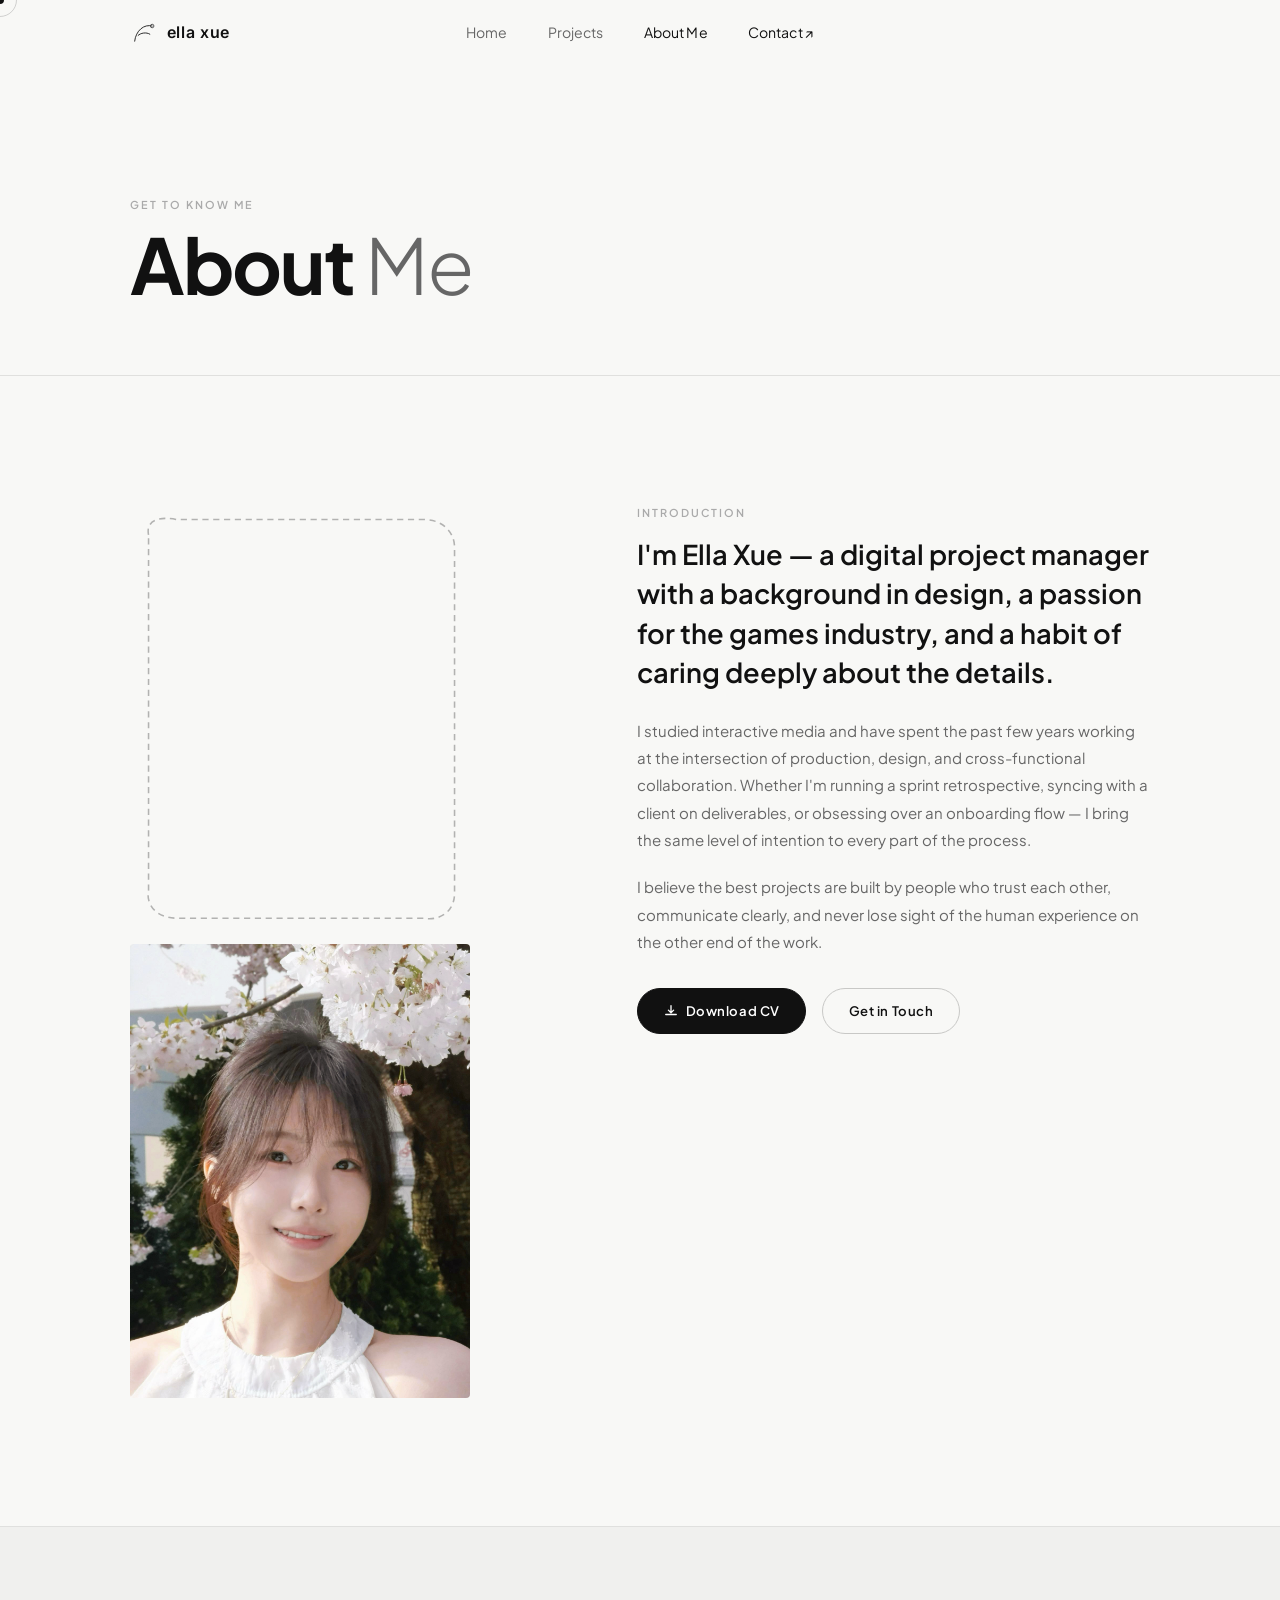
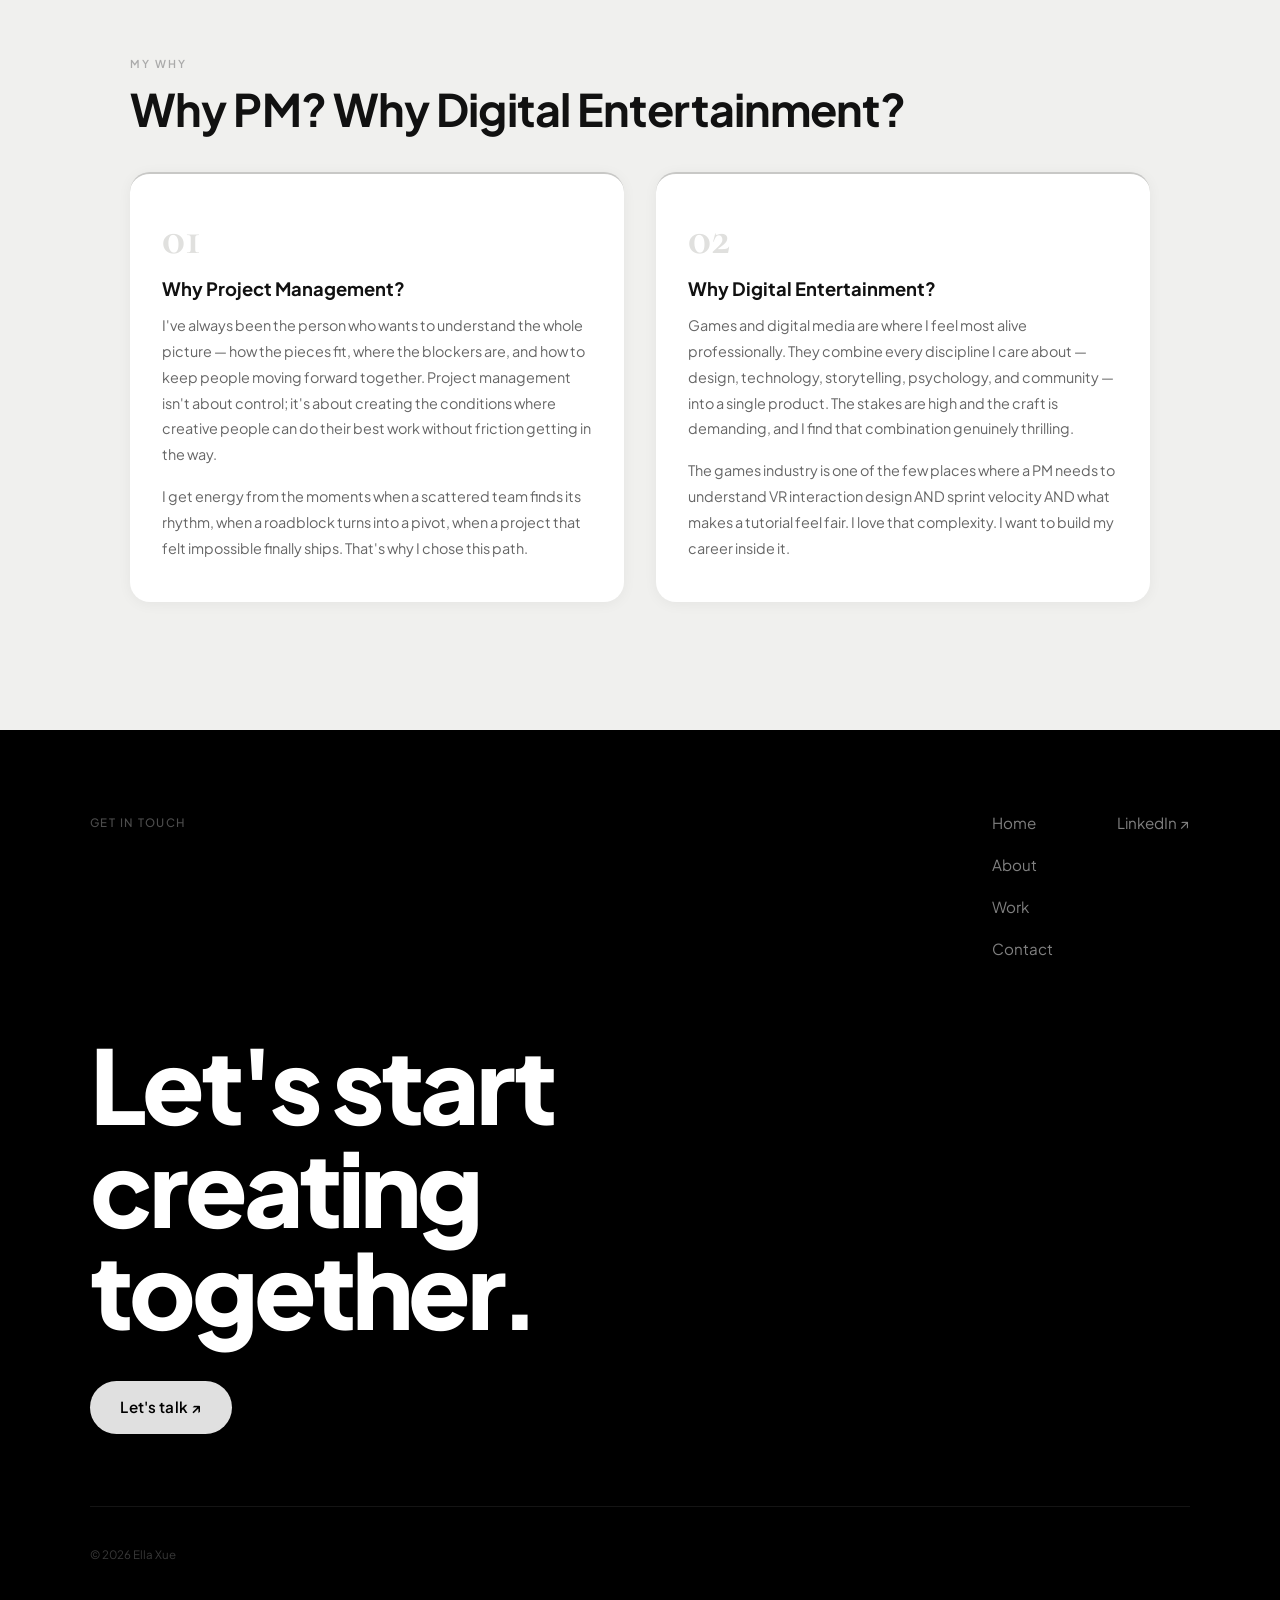
==== about.html @ 95f013e8 "Replace placeholder photos with ellaphoyo.JPG on home and about pages Updates home page hero photo a" ====
<!DOCTYPE html>
<html lang="en">
<head>
  <meta charset="UTF-8" />
  <meta name="viewport" content="width=device-width, initial-scale=1.0" />
  <title>About Me — Ella Xue</title>
  <link rel="preconnect" href="https://fonts.googleapis.com" />
  <link rel="preconnect" href="https://fonts.gstatic.com" crossorigin />
  <link href="https://fonts.googleapis.com/css2?family=Cormorant+Garamond:ital,wght@0,300;0,400;0,600;1,300;1,400&family=Inter:wght@300;400;500;600&family=Plus+Jakarta+Sans:wght@300;400;500;600;700;800&display=swap" rel="stylesheet" />
  <link rel="stylesheet" href="style.css" />
</head>
<body>

<div id="cursor" aria-hidden="true"></div>
<div id="cursor-follower" aria-hidden="true"></div>

<!-- HEADER -->
<header id="header">
  <div class="header-inner">
    <a href="index.html" class="logo">
      <svg class="logo-mark" viewBox="0 0 48 48" fill="none" aria-hidden="true">
        <path d="M8 38 C10 20,24 8,38 12" stroke="currentColor" stroke-width="1.5" stroke-linecap="round"/>
        <path d="M14 28 C18 24,28 22,34 26" stroke="currentColor" stroke-width="1.5" stroke-linecap="round"/>
        <circle cx="38" cy="12" r="3" stroke="var(--coral)" stroke-width="1.5" fill="none"/>
      </svg>
      ella xue
    </a>
    <nav class="nav-links">
      <a href="index.html"    class="nav-link">Home</a>
      <a href="projects.html" class="nav-link">Projects</a>
      <a href="about.html"   class="nav-link active">About Me</a>
      <a href="contact.html" class="nav-link nav-link--cta">Contact ↗</a>
    </nav>
    <button class="hamburger" id="hamburger" aria-label="Toggle menu" aria-expanded="false">
      <span></span><span></span>
    </button>
  </div>
  <div class="header-rule"></div>
</header>
<div class="mobile-nav" id="mobileNav" aria-hidden="true">
  <nav>
    <a href="index.html"    class="mobile-nav-link">Home</a>
    <a href="projects.html" class="mobile-nav-link">Projects</a>
    <a href="about.html"   class="mobile-nav-link">About Me</a>
    <a href="contact.html" class="mobile-nav-link">Contact</a>
  </nav>
</div>

<main class="page-top">

<!-- PAGE HERO -->
<div class="page-hero">
  <div class="container">
    <span class="page-hero-eyebrow reveal">Get to know me</span>
    <h1 class="page-hero-title reveal">About <em>Me</em></h1>
</div>
</div>

<!-- ============================================================ INTRO + BACKGROUND -->
<section class="section">
  <div class="container">
    <div class="about-intro-grid">
      <div class="about-avatar reveal">
        <div class="portrait-frame">
          <svg class="frame-svg" viewBox="0 0 220 280" fill="none" aria-hidden="true">
            <path d="M12 20 C10 10,20 8,30 10 L190 10 C202 10,210 18,210 28 L210 252 C210 264,200 270,190 268 L30 268 C18 268,10 260,12 250 Z" stroke="var(--ink)" stroke-width="1" stroke-dasharray="4 3" fill="none" opacity="0.3"/>
          </svg>
          <div class="portrait-inner">
            <img src="assets/images/ellaphoyo.JPG" alt="Ella Xue">
          </div>
        </div>
      </div>
      <div>
        <span class="eyebrow reveal">Introduction</span>
        <p class="about-lead reveal">I'm Ella Xue — a digital project manager with a background in design, a passion for the games industry, and a habit of caring deeply about the details.</p>
        <p class="about-body reveal">I studied interactive media and have spent the past few years working at the intersection of production, design, and cross-functional collaboration. Whether I'm running a sprint retrospective, syncing with a client on deliverables, or obsessing over an onboarding flow — I bring the same level of intention to every part of the process.</p>
        <p class="about-body reveal">I believe the best projects are built by people who trust each other, communicate clearly, and never lose sight of the human experience on the other end of the work.</p>
        <div class="about-actions reveal">
          <a href="assets/Ella-Xue-CV.pdf" download class="btn btn-primary">
            <svg viewBox="0 0 16 16" fill="none" stroke="currentColor" stroke-width="1.5" stroke-linecap="round"><path d="M8 2v8M5 7l3 3 3-3M2 12h12"/></svg>
            Download CV
          </a>
          <a href="contact.html" class="btn btn-outline">Get in Touch</a>
        </div>
      </div>
    </div>
  </div>
</section>

<!-- ============================================================ WHY PM / WHY DIGITAL ENTERTAINMENT -->
<section class="section section--alt">
  <div class="container">
    <span class="eyebrow reveal">My Why</span>
    <h2 class="section-heading reveal">Why PM? Why Digital Entertainment?</h2>
    <div class="why-grid">
      <div class="why-card reveal">
        <p class="why-num">01</p>
        <h3 class="why-title">Why Project Management?</h3>
        <p class="why-body">I've always been the person who wants to understand the whole picture — how the pieces fit, where the blockers are, and how to keep people moving forward together. Project management isn't about control; it's about creating the conditions where creative people can do their best work without friction getting in the way.</p>
        <p class="why-body" style="margin-top:1rem;">I get energy from the moments when a scattered team finds its rhythm, when a roadblock turns into a pivot, when a project that felt impossible finally ships. That's why I chose this path.</p>
      </div>
      <div class="why-card reveal reveal-d1">
        <p class="why-num">02</p>
        <h3 class="why-title">Why Digital Entertainment?</h3>
        <p class="why-body">Games and digital media are where I feel most alive professionally. They combine every discipline I care about — design, technology, storytelling, psychology, and community — into a single product. The stakes are high and the craft is demanding, and I find that combination genuinely thrilling.</p>
        <p class="why-body" style="margin-top:1rem;">The games industry is one of the few places where a PM needs to understand VR interaction design AND sprint velocity AND what makes a tutorial feel fair. I love that complexity. I want to build my career inside it.</p>
      </div>
    </div>
  </div>
</section>



<!-- ============================================================ OUTSIDE WORK -->

</main>

<div class="proj-end">
  <div class="proj-end-inner">
    <span class="proj-end-label">Get in touch</span>
    <nav class="proj-end-nav">
      <div class="proj-end-nav-col">
        <a href="index.html">Home</a>
        <a href="about.html">About</a>
        <a href="projects.html">Work</a>
        <a href="contact.html">Contact</a>
      </div>
      <div class="proj-end-nav-col">
        <a href="https://www.linkedin.com/in/ella-xue-676157253/" target="_blank" rel="noopener">LinkedIn ↗</a>
      </div>
    </nav>
  </div>
  <div class="proj-end-body">
    <h2 class="proj-end-heading">Let's start<br>creating together.</h2>
    <a href="contact.html" class="proj-end-btn">Let's talk ↗</a>
  </div>
  <div class="proj-end-foot">
    <span>© 2026 Ella Xue</span>
  </div>
</div>

<script src="main.js"></script>
</body>
</html>
---- style.css ----
/* ============================================================
   TOKENS
   ============================================================ */
*, *::before, *::after { box-sizing: border-box; margin: 0; padding: 0; }

:root {
  --bg:          #f8f8f6;
  --bg-2:        #f0f0ee;
  --surface:     #ffffff;
  --ink:         #111111;
  --ink-muted:   #666666;
  --ink-faint:   #aaaaaa;
  --coral:       #444444;
  --coral-light: #ebebeb;
  --yellow:      #e8b84b;
  --blue:        #7aafc2;
  --teal:        #4a7a6a;
  --teal-light:  #e2ede9;
  --border:      #e0e0de;
  --border-2:    #c8c8c6;
  --font-serif:   'Cormorant Garamond', Georgia, serif;
  --font-sans:    'Inter', system-ui, sans-serif;
  --font-heading: 'Plus Jakarta Sans', system-ui, sans-serif;
  --font-body:    'Plus Jakarta Sans', system-ui, sans-serif;
  --font-accent:  'Plus Jakarta Sans', system-ui, sans-serif;
  --max-w:       1100px;
  --nav-h:       66px;
  --ease:        cubic-bezier(0.25, 0.46, 0.45, 0.94);
}

/* ============================================================
   BASE
   ============================================================ */
html { scroll-behavior: smooth; font-size: 16px; }

body {
  font-family: var(--font-body);
  background: var(--bg);
  color: var(--ink);
  line-height: 1.7;
  font-weight: 400;
  -webkit-font-smoothing: antialiased;
  overflow-x: hidden;
}

::selection { background: var(--coral); color: #fff; }

h1, h2, h3, h4 {
  font-family: var(--font-heading); line-height: 1.15; font-weight: 700;
  font-style: normal;
}
em { font-style: normal; }
p { color: var(--ink-muted); }
p:last-child { margin-bottom: 0; }
a { color: inherit; text-decoration: none; }
img { display: block; max-width: 100%; }
button { font-family: var(--font-body); }

/* ============================================================
   CURSOR
   ============================================================ */
#cursor, #cursor-follower {
  position: fixed; border-radius: 50%; pointer-events: none; z-index: 9999;
}
#cursor {
  width: 8px; height: 8px; background: var(--ink);
  top: 0; left: 0; transform: translate(-50%, -50%);
}
#cursor-follower {
  width: 34px; height: 34px; border: 1px solid var(--ink-faint);
  top: 0; left: 0; transform: translate(-50%, -50%); opacity: 0.5;
}
@media (pointer: coarse) { #cursor, #cursor-follower { display: none; } }

/* ============================================================
   HEADER / NAV
   ============================================================ */
#header {
  position: fixed; top: 0; left: 0; right: 0; z-index: 100;
  background: var(--bg);
  transition: background 0.4s;
}
#header.compact {
  background: rgba(250,249,247,0.94);
  backdrop-filter: blur(14px);
}
.header-inner {
  max-width: var(--max-w); margin: 0 auto; padding: 0 2.5rem;
  height: var(--nav-h);
  display: flex; align-items: center; justify-content: space-between;
  transition: height 0.4s var(--ease);
  position: relative;
}
#header.compact .header-inner { height: 52px; }
.header-rule { display: none; }

.logo {
  display: flex; align-items: center; gap: 0.55rem;
  font-family: var(--font-sans); font-size: 1rem; font-weight: 600;
  letter-spacing: 0.04em;
  color: var(--ink); transition: opacity 0.2s;
}
.logo:hover { opacity: 0.65; }
.logo-mark { width: 28px; height: 28px; flex-shrink: 0; }

.nav-links {
  position: absolute; left: 50%; transform: translateX(-50%);
  display: flex; align-items: center; gap: 2.5rem;
}
.nav-link {
  font-size: 0.88rem; font-weight: 400; letter-spacing: 0.01em;
  color: var(--ink-muted);
  transition: color 0.25s;
}
.nav-link:hover { color: var(--ink); }
.nav-link.active { color: var(--ink); }
.nav-link--cta { color: var(--ink); }
.nav-link--cta:hover { opacity: 0.6; }

/* Hamburger */
.hamburger {
  display: none; flex-direction: column; gap: 6px;
  background: none; border: none; cursor: pointer; padding: 6px;
}
.hamburger span {
  display: block; width: 22px; height: 1.5px;
  background: var(--ink); transition: transform 0.3s, opacity 0.3s;
}
.hamburger.active span:nth-child(1) { transform: rotate(45deg) translate(0,5px); }
.hamburger.active span:nth-child(2) { transform: rotate(-45deg) translate(0,-2px); }

/* Mobile nav */
.mobile-nav {
  position: fixed; top: var(--nav-h); left: 0; right: 0; bottom: 0;
  z-index: 99; background: var(--bg);
  transform: translateX(100%); transition: transform 0.45s var(--ease);
  padding: 3rem 2.5rem; border-top: 1px solid var(--border);
}
.mobile-nav.open { transform: translateX(0); }
.mobile-nav nav { display: flex; flex-direction: column; }
.mobile-nav-link {
  font-family: var(--font-heading); font-size: 2.2rem;
  font-weight: 400; color: var(--ink); padding: 0.75rem 0;
  border-bottom: 1px solid var(--border); transition: color 0.2s;
}
.mobile-nav-link:hover { color: var(--ink-muted); }

/* ============================================================
   PAGE PADDING
   ============================================================ */
.page-top { padding-top: var(--nav-h); }
.container { max-width: var(--max-w); margin: 0 auto; padding: 0 2.5rem; }

/* ============================================================
   SECTION RHYTHM
   ============================================================ */
.section { padding: 8rem 0; border-bottom: 1px solid var(--border); }
.section:last-child { border-bottom: none; }
.section--alt { background: var(--bg-2); }

.eyebrow {
  display: block; font-size: 0.68rem; font-weight: 600;
  letter-spacing: 0.18em; text-transform: uppercase;
  color: var(--ink-faint); margin-bottom: 0.75rem;
}
.section-heading {
  font-family: var(--font-heading); font-size: clamp(2rem, 3.5vw, 2.9rem);
  font-weight: 700; color: var(--ink); line-height: 1.05;
  letter-spacing: -0.02em; margin-bottom: 2.5rem; font-style: normal;
}
.section-lead {
  font-size: 1rem; font-weight: 400; color: var(--ink-muted);
  max-width: 540px; line-height: 1.8; margin-bottom: 2.5rem;
}

/* ============================================================
   REVEAL
   ============================================================ */
.reveal {
  opacity: 0; transform: translateY(22px);
  transition: opacity 0.8s var(--ease), transform 0.8s var(--ease);
}
.reveal.visible { opacity: 1; transform: translateY(0); }
.reveal-d1 { transition-delay: 0.1s; }
.reveal-d2 { transition-delay: 0.2s; }
.reveal-d3 { transition-delay: 0.3s; }
.reveal-d4 { transition-delay: 0.4s; }
.reveal-d5 { transition-delay: 0.5s; }
.reveal-d6 { transition-delay: 0.65s; }

/* ============================================================
   BUTTONS
   ============================================================ */
.btn {
  display: inline-flex; align-items: center; gap: 0.5rem;
  padding: 0.7rem 1.6rem; border-radius: 100px;
  font-size: 0.82rem; font-weight: 600; letter-spacing: 0.04em;
  cursor: pointer; transition: all 0.25s; border: 1.5px solid transparent;
}
.btn-primary {
  background: var(--ink); color: #fff; border-color: var(--ink);
}
.btn-primary:hover { opacity: 0.78; transform: translateY(-1px); }
.btn-outline {
  background: transparent; color: var(--ink); border-color: var(--border-2);
}
.btn-outline:hover { border-color: var(--ink); color: var(--ink); transform: translateY(-1px); }
.btn svg { width: 14px; height: 14px; }

/* Underline link */
.underline-link {
  display: inline-flex; align-items: center; gap: 0.35rem;
  font-size: 0.85rem; font-weight: 500; color: var(--ink); transition: color 0.25s;
}
.underline-link span:first-child { position: relative; }
.underline-link span:first-child::after {
  content: ''; position: absolute; bottom: -2px; left: 0; width: 100%;
  height: 1px; background: var(--ink);
  transform: scaleX(0); transform-origin: left; transition: transform 0.3s var(--ease);
}
.underline-link:hover span:first-child::after { transform: scaleX(1); }
.underline-link:hover { color: var(--ink); }
.link-arrow { transition: transform 0.3s var(--ease); display: inline-block; }
.underline-link:hover .link-arrow { transform: translate(3px,-2px); }

/* Tags — editorial text style, no borders */
.tag {
  font-size: 0.75rem; font-weight: 400; letter-spacing: 0.02em;
  text-transform: none; padding: 0; border-radius: 0; border: none; background: transparent;
  color: var(--ink-muted);
}
.tag-pm    { color: var(--ink-muted); }
.tag-type  { color: var(--ink-muted); }
.tag-award { color: var(--ink-muted); }

/* ============================================================
   SHARED FOOTER
   ============================================================ */
.site-footer {
  border-top: 1px solid var(--border); padding: 2rem 0;
}
.site-footer .container {
  display: flex; align-items: center; justify-content: space-between;
  flex-wrap: wrap; gap: 1rem;
}
.footer-brand {
  font-family: var(--font-body); font-size: 0.78rem; font-weight: 500;
  letter-spacing: 0.08em; text-transform: uppercase; color: var(--ink-muted);
}
.footer-links { display: flex; gap: 1.75rem; }
.footer-links a {
  font-size: 0.72rem; font-weight: 500; letter-spacing: 0.08em;
  text-transform: uppercase; color: var(--ink-faint); transition: color 0.2s;
}
.footer-links a:hover { color: var(--ink); }

/* ============================================================
   HOME — SCROLL HERO
   ============================================================ */
.hero-scroll-container { height: 260vh; position: relative; background: var(--bg); }
.hero-sticky {
  position: sticky; top: 0;
  height: 100vh; overflow: hidden;
  background: var(--bg);
  display: flex; flex-direction: column;
  padding-top: var(--nav-h);
}

/* Upper — left-aligned at 4vw, pushed toward bottom of its flex cell */
.hs-upper {
  flex: 1; display: flex;
  align-items: flex-end; justify-content: flex-start;
  padding: 0 4vw clamp(0.75rem, 2vh, 2rem);
  min-height: 0;
}
.hs-name-track { will-change: transform; }

/*
  Font scales smoothly with vw between a sensible min and max.
  At 1280px laptop : 20vw ≈ 16rem — proportional, not overwhelming.
  At 1440px desktop: 20vw ≈ 18rem — dramatic but not clipping.
  At 1920px monitor: capped at 22rem — consistent on large displays.
*/
.hs-big-name {
  font-family: var(--font-serif);
  font-size: clamp(6.5rem, 20vw, 22rem);
  font-weight: 600; line-height: 1;
  letter-spacing: -0.03em; white-space: nowrap;
  color: var(--ink); margin: 0;
}
.hs-im { will-change: opacity; }

/* Lower — eyebrow + descriptions + buttons */
.hs-lower {
  padding: clamp(0.85rem, 1.5vh, 1.5rem) 4vw clamp(1.25rem, 2.5vh, 2.5rem);
  max-width: 56vw;
  display: flex; flex-direction: column; gap: clamp(0.7rem, 1.2vh, 1.1rem);
}
.hs-eyebrow {
  display: block; font-size: 0.88rem; font-weight: 600;
  letter-spacing: 0.14em; text-transform: uppercase; color: var(--ink-muted);
}
.hs-desc-wrap { position: relative; }
.hs-desc {
  font-family: var(--font-sans);
  font-size: clamp(1rem, 2.1vw, 1.6rem);
  font-weight: 300; line-height: 1.5;
  color: var(--ink); margin: 0; will-change: opacity;
}
.hs-desc--b { position: absolute; top: 0; left: 0; width: 100%; opacity: 0; }
.hs-actions { display: flex; gap: 1rem; flex-wrap: wrap; }

/*
  left + right define the "right-side region" (60vw → viewport edge).
  margin: 0 auto on an absolutely-positioned element with both offsets
  fixed distributes remaining space equally → photo stays centred in
  the 40vw right area on every screen width, no hardcoded gutters.
  aspect-ratio: 3/4 locks the frame shape; min() prevents height
  from exceeding 70vh on short screens.
*/
.hs-photo-wrap {
  position: absolute;
  left: 60vw; right: 0;
  top: calc(var(--nav-h) + clamp(2rem, 5vh, 5rem));
  margin: 0 auto;
  width: min(28vw, calc(70vh * 0.75));
  aspect-ratio: 3 / 4;
  overflow: hidden; opacity: 0;
  will-change: opacity, transform;
}
.hs-photo-wrap img {
  width: 100%;
  height: calc(100% + 2.5rem); margin-top: -2.5rem;
  object-fit: cover; object-position: center top; display: block;
}
.hs-photo-tag {
  position: absolute; bottom: 1.5rem; left: 1.5rem;
  font-family: var(--font-serif); font-size: 0.9rem;
  color: var(--ink-muted); pointer-events: none;
}

/* Scroll hint */
.hs-scroll-hint {
  position: absolute; bottom: 2rem; left: 50%;
  transform: translateX(-50%); z-index: 10;
  display: flex; flex-direction: column; align-items: center;
}
.scroll-track { width: 1px; height: 50px; background: var(--border); position: relative; overflow: hidden; }
.scroll-thumb { position: absolute; top: 0; left: 0; width: 100%; height: 40%; background: var(--ink-faint); animation: scrollDown 2.2s ease-in-out infinite; }
@keyframes scrollDown { 0% { top: -40%; } 100% { top: 140%; } }

/* Tablet / small laptop: slightly narrower photo, text breathing room */
@media (max-width: 1024px) {
  .hs-big-name { font-size: clamp(5.5rem, 18vw, 18rem); }
  .hs-photo-wrap { width: min(30vw, calc(66vh * 0.75)); }
  .hs-lower { max-width: 58vw; }
}

/* Mobile: stack-friendly — hide photo, give text full room */
@media (max-width: 640px) {
  .hs-upper { padding: 0 5vw 1.25rem; }
  .hs-big-name { font-size: clamp(4rem, 18vw, 6.5rem); }
  .hs-lower { max-width: 90vw; padding: 1rem 5vw 2rem; gap: 0.85rem; }
  .hs-photo-wrap { display: none; }
  .hs-desc { font-size: clamp(1rem, 4.5vw, 1.25rem); }
}

/* ============================================================
   HOME — PM TRAITS (TABS)
   ============================================================ */
.tabs-nav {
  display: flex; gap: 0; border-bottom: 1px solid var(--border); margin-bottom: 2.5rem;
}
.tab-btn {
  background: none; border: none; cursor: pointer; padding: 0.85rem 1.75rem;
  font-family: var(--font-sans); font-size: 0.82rem; font-weight: 500;
  letter-spacing: 0.06em; color: var(--ink-muted);
  position: relative; transition: color 0.25s;
}
.tab-btn::after {
  content: ''; position: absolute; bottom: -1px; left: 0; right: 0;
  height: 2px; background: var(--ink);
  transform: scaleX(0); transition: transform 0.3s var(--ease);
}
.tab-btn.active { color: var(--ink); }
.tab-btn.active::after { transform: scaleX(1); }
.tab-btn:hover { color: var(--ink); }

.tab-panel { display: none; }
.tab-panel.active { display: grid; grid-template-columns: 1fr 1fr; gap: 3rem; align-items: start; }

.tab-text h3 {
  font-family: var(--font-heading); font-size: clamp(1.5rem, 2.5vw, 2rem);
  font-weight: 700; color: var(--ink); margin-bottom: 1rem; line-height: 1.15;
}
.tab-text p { font-size: 0.94rem; line-height: 1.82; margin-bottom: 1.25rem; }

.tab-closing {
  grid-column: 1 / -1;
  font-size: 0.94rem; font-style: italic;
  color: var(--ink-muted); line-height: 1.7;
  padding-top: 0.5rem; border-top: 1px solid var(--border);
  margin-top: 0.5rem;
}

.trait-list { list-style: none; display: flex; flex-direction: column; gap: 0.75rem; }
.trait-list li {
  display: flex; align-items: flex-start; gap: 0.75rem;
  font-size: 0.88rem; color: var(--ink-muted); line-height: 1.5;
}
.trait-list li::before {
  content: ''; width: 5px; height: 5px; border-radius: 50%;
  background: var(--ink-faint); flex-shrink: 0; margin-top: 0.45rem;
}

/* ============================================================
   HOME — TOOLS & SKILLS
   ============================================================ */
.tools-grid {
  display: grid; grid-template-columns: repeat(4, 1fr); gap: 1.5rem;
}
.tool-group { }
.tool-group-label {
  font-size: 0.65rem; font-weight: 600; letter-spacing: 0.14em;
  text-transform: uppercase; color: var(--ink-faint);
  margin-bottom: 0.85rem; display: block;
}
.tool-pills { display: flex; flex-wrap: wrap; gap: 0.5rem; }
.tool-pill {
  font-size: 0.78rem; font-weight: 400; color: var(--ink-muted);
  background: var(--surface); border: 1px solid var(--border);
  border-radius: 100px; padding: 4px 14px;
  transition: border-color 0.2s, color 0.2s;
}
.tool-pill:hover { border-color: var(--ink); color: var(--ink); }

/* ============================================================
   HOME — RECENT WORK
   ============================================================ */
.rw-section {
  padding: 8rem 0;
  border-bottom: 1px solid var(--border);
}
.rw-top { margin-bottom: 3rem; }
.rw-heading {
  font-size: clamp(2rem, 3.5vw, 2.9rem);
  font-weight: 700;
  color: var(--ink);
  letter-spacing: -0.03em;
}
.rw-grid {
  display: grid;
  grid-template-columns: repeat(3, 1fr);
  gap: 2.5rem;
  margin-bottom: 3rem;
}
.rw-card { display: block; cursor: pointer; }

/* The card IS the image — large, rounded, full-bleed */
.rw-img-wrap {
  border-radius: 24px;
  overflow: hidden;
  aspect-ratio: 4 / 3;
  position: relative;
}
.rw-img-thumb {
  position: absolute;
  inset: 0;
  transition: transform 0.65s var(--ease);
}
.rw-card:hover .rw-img-thumb { transform: scale(1.04); }
.rw-img-1 .rw-img-thumb { background: linear-gradient(145deg, #d4b8ac, #b89080, #9c7468); }
.rw-img-2 .rw-img-thumb { background: linear-gradient(145deg, #a8bece, #8aa0b8, #7090a8); }
.rw-img-3 .rw-img-thumb { background: linear-gradient(145deg, #b8ceac, #98b890, #7ea078); }

/* Circular arrow button — always visible, bottom-left of image */
.rw-arrow {
  position: absolute;
  bottom: 1.25rem;
  left: 1.25rem;
  width: 46px;
  height: 46px;
  border-radius: 50%;
  background: rgba(255,255,255,0.88);
  display: flex;
  align-items: center;
  justify-content: center;
  transition: transform 0.3s var(--ease), background 0.25s;
  z-index: 1;
}
.rw-arrow svg { width: 15px; height: 15px; color: #000; flex-shrink: 0; }
.rw-card:hover .rw-arrow { transform: translate(3px, -3px); background: #fff; }

/* Info below the image card */
.rw-card-info {
  padding: 1rem 0.5rem 0;
  display: flex;
  flex-direction: column;
  gap: 0.2rem;
}
.rw-card-meta {
  font-size: 0.82rem;
  font-weight: 400;
  color: var(--ink-muted);
}
.rw-card-name {
  font-size: 1.25rem;
  font-weight: 700;
  color: var(--ink);
  letter-spacing: -0.02em;
}
.rw-cta { text-align: center; }

@media (max-width: 900px) {
  .rw-grid { grid-template-columns: repeat(2, 1fr); gap: 2rem; }
}
@media (max-width: 560px) {
  .rw-grid { grid-template-columns: 1fr; gap: 2rem; }
}
@media (max-width: 640px) {
  .rw-section { padding: 5.5rem 0; }
}

/* ============================================================
   HOME — FEATURED PROJECTS (legacy — kept for fallback)
   ============================================================ */
.featured-grid {
  display: grid; grid-template-columns: 1.4fr 1fr; gap: 1.5rem;
}
.feat-card {
  background: var(--surface); border: none;
  border-radius: 20px; overflow: hidden;
  box-shadow: 0 2px 14px rgba(0,0,0,0.06);
  transition: transform 0.4s var(--ease), box-shadow 0.4s;
}
.feat-card:hover { transform: translateY(-3px); box-shadow: 0 10px 32px rgba(0,0,0,0.10); }
.feat-card--large { }
.feat-thumb {
  aspect-ratio: 16/9; display: flex; align-items: flex-end; padding: 1rem;
  position: relative;
}
.feat-thumb--1 { background: linear-gradient(135deg, #c4a898, #a8877a); }
.feat-thumb--2 { background: linear-gradient(135deg, #98aec4, #7a90a8); }
.feat-thumb--3 { background: linear-gradient(135deg, #a8c498, #8aaa7c); }
.feat-label {
  font-size: 0.65rem; letter-spacing: 0.12em; text-transform: uppercase;
  color: rgba(255,255,255,0.65); font-weight: 500;
}
.feat-body { padding: 1.5rem; }
.feat-cat {
  font-size: 0.68rem; font-weight: 500; letter-spacing: 0.1em;
  text-transform: uppercase; color: var(--ink-faint); margin-bottom: 0.4rem; display: block;
}
.feat-title {
  font-family: var(--font-heading); font-size: 1.25rem; font-weight: 700;
  color: var(--ink); margin-bottom: 0.5rem;
}
.feat-desc { font-size: 0.85rem; line-height: 1.7; margin-bottom: 1rem; }
.feat-small-pair { display: flex; flex-direction: column; gap: 1.5rem; }
.feat-card--small .feat-thumb { aspect-ratio: 3/1.4; }
.featured-cta { margin-top: 2rem; text-align: center; }

/* ============================================================
   HOME — TESTIMONIALS
   ============================================================ */
.testimonials-grid {
  display: grid; grid-template-columns: repeat(3, 1fr); gap: 1.5rem;
}
.testimonial-card {
  background: var(--surface); border: none;
  border-radius: 20px; padding: 2rem;
  box-shadow: 0 2px 14px rgba(0,0,0,0.06);
  transition: box-shadow 0.3s, transform 0.3s;
}
.testimonial-card:hover { box-shadow: 0 8px 28px rgba(0,0,0,0.09); transform: translateY(-2px); }
.quote-mark {
  font-family: var(--font-serif); font-size: 3.5rem; font-weight: 700;
  color: var(--border); line-height: 0.8; margin-bottom: 1rem; display: block;
}
.quote-text {
  font-family: var(--font-accent); font-size: 1.1rem; font-weight: 400;
  color: var(--ink); line-height: 1.65; margin-bottom: 1.5rem;
}
.quote-author {
  display: flex; flex-direction: column; gap: 2px;
  padding-top: 1.25rem; border-top: 1px solid var(--border);
}
.author-name { font-size: 0.82rem; font-weight: 600; color: var(--ink); }
.author-role { font-size: 0.72rem; color: var(--ink-faint); }

/* ============================================================
   HOME — FOOTER BANNER
   ============================================================ */
.footer-banner {
  background: var(--ink); padding: 5rem 0;
}
.footer-banner .container {
  display: flex; flex-direction: column; align-items: center; text-align: center;
}
.banner-tagline {
  font-family: var(--font-heading); font-size: clamp(1.8rem, 4vw, 3rem);
  font-weight: 700; color: #fff; letter-spacing: -0.02em;
  max-width: 600px; line-height: 1.2; margin-bottom: 2rem;
}
.banner-email {
  font-family: var(--font-body); font-size: clamp(1rem, 2.2vw, 1.45rem);
  font-weight: 400; letter-spacing: 0.02em;
  color: rgba(255,255,255,0.75); margin-bottom: 2.5rem;
  transition: color 0.2s;
}
.banner-email:hover { color: #fff; }
.banner-socials { display: flex; gap: 2rem; flex-wrap: wrap; justify-content: center; }
.banner-social-link {
  font-size: 0.72rem; font-weight: 500; letter-spacing: 0.1em;
  text-transform: uppercase; color: rgba(255,255,255,0.4);
  transition: color 0.2s;
}
.banner-social-link:hover { color: rgba(255,255,255,0.85); }

/* ============================================================
   ABOUT — INTRO
   ============================================================ */
.about-intro-grid {
  display: grid; grid-template-columns: 1fr 1.2fr; gap: 5rem; align-items: start;
}
.about-avatar {
  position: relative; max-width: 340px;
}
.about-avatar .portrait-inner { aspect-ratio: 3/4; overflow: hidden; border-radius: 4px; }
.about-avatar .portrait-inner img { width: 100%; height: 100%; object-fit: cover; object-position: center top; display: block; }
.about-lead {
  font-family: var(--font-heading); font-size: clamp(1.3rem, 2.2vw, 1.7rem);
  font-weight: 600; line-height: 1.45; color: var(--ink); margin-bottom: 1.5rem;
}
.about-body { font-size: 0.94rem; line-height: 1.82; margin-bottom: 1.25rem; }
.about-actions { display: flex; gap: 1rem; flex-wrap: wrap; margin-top: 2rem; }

/* ============================================================
   ABOUT — WHY PM
   ============================================================ */
.why-grid { display: grid; grid-template-columns: 1fr 1fr; gap: 2rem; }
.why-card {
  background: var(--surface); border: none;
  border-radius: 20px; padding: 2.5rem 2rem;
  border-top: 2px solid var(--border-2);
  box-shadow: 0 2px 14px rgba(0,0,0,0.05);
}
.why-num {
  font-family: var(--font-serif); font-size: 3rem; font-weight: 700;
  color: var(--border); line-height: 1; margin-bottom: 1rem;
}
.why-title {
  font-family: var(--font-heading); font-size: 1.15rem; font-weight: 700;
  color: var(--ink); margin-bottom: 0.85rem;
}
.why-body { font-size: 0.9rem; line-height: 1.8; }

/* ============================================================
   ABOUT — WHAT I DO
   ============================================================ */
.what-grid {
  display: grid; grid-template-columns: repeat(3, 1fr);
  gap: 1px; background: var(--border);
  border: 1px solid var(--border); border-radius: 10px; overflow: hidden;
}
.what-item {
  background: var(--surface); padding: 2rem 1.8rem;
  transition: background 0.2s; cursor: default;
}
.what-item:hover { background: var(--bg-2); }
.what-idx {
  font-size: 0.65rem; font-weight: 600; letter-spacing: 0.12em;
  color: var(--ink-faint); margin-bottom: 0.75rem; display: block;
}
.what-title { font-size: 0.9rem; font-weight: 600; color: var(--ink); margin-bottom: 0.5rem; }
.what-body { font-size: 0.82rem; line-height: 1.7; }

/* ============================================================
   ABOUT — CERTIFICATES
   ============================================================ */
.cert-grid { display: grid; grid-template-columns: repeat(3, 1fr); gap: 1rem; }
.cert-card {
  background: var(--surface); border: none;
  border-radius: 16px; padding: 1.5rem;
  box-shadow: 0 2px 12px rgba(0,0,0,0.05);
  transition: box-shadow 0.25s, transform 0.25s;
}
.cert-card:hover { box-shadow: 0 8px 24px rgba(0,0,0,0.09); transform: translateY(-2px); }
.cert-issuer {
  font-size: 0.65rem; font-weight: 600; letter-spacing: 0.1em;
  text-transform: uppercase; color: var(--ink-faint); margin-bottom: 0.4rem; display: block;
}
.cert-name { font-size: 0.88rem; font-weight: 600; color: var(--ink); margin-bottom: 0.25rem; }
.cert-year { font-size: 0.72rem; color: var(--ink-faint); }

/* ============================================================
   ABOUT — OUTSIDE WORK
   ============================================================ */
.outside-grid { display: grid; grid-template-columns: repeat(3, 1fr); gap: 1.25rem; }
.outside-card {
  border-radius: 16px; overflow: hidden; border: none;
  box-shadow: 0 2px 12px rgba(0,0,0,0.05);
  transition: transform 0.4s var(--ease);
}
.outside-card:hover { transform: translateY(-4px); }
.outside-thumb {
  aspect-ratio: 4/3;
  transition: transform 0.5s var(--ease);
}
.outside-card:hover .outside-thumb { transform: scale(1.04); }
.outside-thumb--photo   { background: linear-gradient(135deg, #c4cdd6, #a8b8c8); }
.outside-thumb--sports  { background: linear-gradient(135deg, #c4d6c4, #a8c4a8); }
.outside-thumb--pets    { background: linear-gradient(135deg, #d6c4c4, #c4a8a8); }
.outside-body { padding: 1.25rem; background: var(--surface); }
.outside-title { font-size: 0.9rem; font-weight: 600; color: var(--ink); margin-bottom: 0.25rem; }
.outside-desc { font-size: 0.8rem; line-height: 1.65; }

/* ============================================================
   PROJECTS — FILTER
   ============================================================ */
.filter-bar {
  display: flex; gap: 0.5rem; flex-wrap: wrap; margin-bottom: 3rem;
}
.filter-btn {
  background: var(--surface); border: 1px solid var(--border);
  border-radius: 100px; padding: 6px 18px; cursor: pointer;
  font-size: 0.78rem; font-weight: 500; color: var(--ink-muted);
  transition: all 0.22s;
}
.filter-btn:hover { border-color: var(--border-2); color: var(--ink); }
.filter-btn.active {
  background: var(--ink); border-color: var(--ink); color: #fff;
}

/* Projects grid */
.projects-grid { display: grid; grid-template-columns: repeat(2, 1fr); gap: 1.75rem; }
.project-card {
  background: var(--surface); border: none;
  border-radius: 20px; overflow: hidden;
  box-shadow: 0 2px 14px rgba(0,0,0,0.06);
  transition: transform 0.4s var(--ease), box-shadow 0.4s;
}
.project-card:hover { transform: translateY(-3px); box-shadow: 0 10px 32px rgba(0,0,0,0.10); }
.project-card[hidden] { display: none; }
.proj-thumb {
  aspect-ratio: 16/9; position: relative; overflow: hidden;
}
.proj-thumb::after {
  content: 'View Project';
  position: absolute; inset: 0;
  background: rgba(0,0,0,0);
  display: flex; align-items: center; justify-content: center;
  font-family: var(--font-body); font-size: 0.72rem; font-weight: 700;
  letter-spacing: 0.12em; text-transform: uppercase;
  color: transparent;
  transition: background 0.35s var(--ease), color 0.3s var(--ease);
}
.project-card:hover .proj-thumb::after {
  background: rgba(0,0,0,0.28);
  color: #fff;
}
.proj-thumb--1 { background: linear-gradient(135deg, #c4a898, #a8877a); }
.proj-thumb--2 { background: linear-gradient(135deg, #98aec4, #7a90a8); }
.proj-thumb--3 { background: linear-gradient(135deg, #a8c498, #8aaa7c); }
.proj-thumb--4 { background: linear-gradient(135deg, #c4a8c4, #a888a8); }
.proj-thumb--5 { background: linear-gradient(135deg, #c4c498, #a8a87c); }
.proj-thumb--6 { background: linear-gradient(135deg, #98c4c4, #7aa8a8); }
.proj-thumb-label {
  position: absolute; bottom: 1rem; left: 1rem;
  font-size: 0.65rem; letter-spacing: 0.1em; text-transform: uppercase;
  color: rgba(255,255,255,0.6); font-weight: 500;
}
.proj-body { padding: 1.5rem; }
.proj-meta { display: flex; align-items: center; justify-content: space-between; margin-bottom: 0.5rem; }
.proj-cat {
  font-size: 0.68rem; font-weight: 500; letter-spacing: 0.1em;
  text-transform: uppercase; color: var(--ink-faint);
}
.proj-year { font-size: 0.7rem; color: var(--ink-faint); }
.proj-title {
  font-family: var(--font-heading); font-size: 1.2rem; font-weight: 700;
  color: var(--ink); margin-bottom: 0.5rem;
}
.proj-desc { font-size: 0.85rem; line-height: 1.7; margin-bottom: 1.1rem; }
.proj-tags { display: flex; gap: 0; flex-wrap: wrap; }
.proj-tag {
  font-size: 0.75rem; font-weight: 400; color: var(--ink-muted);
  background: none; border: none; border-radius: 0; padding: 0;
}
.proj-tag + .proj-tag::before {
  content: '·'; color: var(--ink-faint); margin: 0 0.45rem;
}
.wip-tag {
  color: var(--ink);
  font-weight: 600;
}

/* ============================================================
   CONTACT PAGE
   ============================================================ */
.contact-layout { display: grid; grid-template-columns: 1fr 1.1fr; gap: 5rem; align-items: start; }
.contact-lead {
  font-family: var(--font-body); font-size: clamp(0.94rem, 1.8vw, 1.05rem);
  font-weight: 300; line-height: 1.85; color: var(--ink-muted); margin-bottom: 1.5rem;
}
.contact-email-link {
  display: block; font-family: var(--font-body);
  font-size: clamp(1.1rem, 2.2vw, 1.55rem);
  font-weight: 500; letter-spacing: 0.01em; color: var(--ink);
  margin-bottom: 2.5rem; position: relative; transition: color 0.3s, opacity 0.3s;
}
.contact-email-link:hover { color: var(--ink-muted); }
.email-underline {
  position: absolute; bottom: -6px; left: 0; width: 100%; height: 8px; pointer-events: none;
}
.contact-socials { display: flex; gap: 2rem; flex-wrap: wrap; margin-bottom: 2.5rem; }

.contact-form { display: flex; flex-direction: column; gap: 1.4rem; }
.field { display: flex; flex-direction: column; gap: 0.4rem; }
.field label {
  font-size: 0.68rem; font-weight: 500; letter-spacing: 0.1em;
  text-transform: uppercase; color: var(--ink-muted);
}
.field input, .field textarea {
  background: transparent; border: none; border-bottom: 1px solid var(--border);
  padding: 0.6rem 0; font-family: var(--font-sans); font-size: 0.9rem;
  color: var(--ink); outline: none; transition: border-color 0.3s; resize: none;
}
.field input:focus, .field textarea:focus { border-bottom-color: var(--ink); }
.field input::placeholder, .field textarea::placeholder { color: var(--ink-faint); }
.form-submit {
  display: inline-flex; align-items: center; gap: 0.75rem; margin-top: 0.25rem;
  background: none; border: none; border-bottom: 1.5px solid var(--ink);
  padding: 0.5rem 0; font-size: 0.88rem; font-weight: 600;
  color: var(--ink); cursor: pointer; transition: color 0.3s, border-color 0.3s;
  align-self: flex-start; letter-spacing: 0.04em;
}
.form-submit:hover { color: var(--ink-muted); border-bottom-color: var(--ink-muted); }
.form-submit svg { width: 18px; height: 18px; transition: transform 0.3s var(--ease); }
.form-submit:hover svg { transform: translateX(5px); }

/* ============================================================
   PAGE HERO (inner pages)
   ============================================================ */
.page-hero {
  padding: calc(var(--nav-h) + 4rem) 0 3.5rem;
  border-bottom: 1px solid var(--border);
}
.page-hero-eyebrow {
  display: block; font-size: 0.68rem; font-weight: 600;
  letter-spacing: 0.18em; text-transform: uppercase;
  color: var(--ink-faint); margin-bottom: 0.75rem;
}
.page-hero-title {
  font-family: var(--font-heading); font-size: clamp(2.8rem, 6vw, 5rem);
  font-weight: 700; color: var(--ink); line-height: 1.0;
  margin-bottom: 1rem; letter-spacing: -0.03em;
}
.page-hero-title em { font-weight: 300; color: var(--ink-muted); }
.page-hero-sub {
  font-size: 1rem; color: var(--ink-muted); max-width: 480px; line-height: 1.8;
}

/* ============================================================
   RESPONSIVE
   ============================================================ */
@media (max-width: 960px) {
  .hero-layout { grid-template-columns: 1fr; gap: 3rem; padding-bottom: 4rem; }
  .hero-portrait { display: flex; justify-content: center; }
  .portrait-frame { max-width: 220px; }
  .hero-scroll-hint { display: none; }
  .portrait-annotation { display: none; }
  .about-intro-grid { grid-template-columns: 1fr; gap: 3rem; }
  .why-grid { grid-template-columns: 1fr; }
  .what-grid { grid-template-columns: 1fr; }
  .cert-grid { grid-template-columns: repeat(2, 1fr); }
  .outside-grid { grid-template-columns: 1fr 1fr; }
  .contact-layout { grid-template-columns: 1fr; gap: 3.5rem; }
  .featured-grid { grid-template-columns: 1fr; }
  .testimonials-grid { grid-template-columns: 1fr; }
  .tools-grid { grid-template-columns: repeat(2, 1fr); }
  .tab-panel.active { grid-template-columns: 1fr; }
  .projects-grid { grid-template-columns: 1fr; }
}

@media (max-width: 640px) {
  :root { --nav-h: 60px; }
  .nav-links { display: none; }
  .hamburger { display: flex; }
  .mobile-nav { top: 60px; }
  .container { padding: 0 1.5rem; }
  .hero-layout { padding: 2rem 1.5rem 4rem; }
  .section { padding: 5.5rem 0; }
  .page-hero { padding: calc(var(--nav-h) + 3rem) 0 3rem; }
  .tabs-nav { overflow-x: auto; }
  .tab-btn { padding: 0.85rem 1.25rem; white-space: nowrap; }
  .tab-panel.active { grid-template-columns: 1fr; }
  .cert-grid { grid-template-columns: 1fr; }
  .outside-grid { grid-template-columns: 1fr; }
  .feat-small-pair { flex-direction: row; gap: 1rem; }
  .hero-cta-group { flex-direction: column; }
  .btn { text-align: center; justify-content: center; }
}

/* ============================================================
   PROJECT PAGES — shared components
   ============================================================ */

/* --- Trailer embed --- */
.proj-trailer-wrap {
  max-width: var(--max-w);
  margin: 0 auto;
  padding: 3rem 2.5rem 0;
}
.proj-trailer {
  position: relative;
  width: 100%;
  max-width: 860px;
  margin: 0 auto;
  aspect-ratio: 16 / 9;
  border-radius: 12px;
  overflow: hidden;
  background: #000;
}
.proj-trailer iframe {
  position: absolute;
  inset: 0;
  width: 100%;
  height: 100%;
  border: none;
}
.proj-trailer video {
  position: absolute;
  inset: 0;
  width: 100%;
  height: 100%;
  object-fit: contain;
  border: none;
}

@media (max-width: 640px) {
  .proj-trailer-wrap { padding: 2rem 1.25rem 0; }
}

/* --- Layout --- */
.proj-cover {
  position: relative;
  width: 100%;
  height: 100vh;
  min-height: 480px;
  background-color: #111;
  overflow: hidden;
}
.proj-cover-img {
  position: absolute;
  inset: 0;
  width: 100%;
  height: 100%;
  object-fit: cover;
  object-position: center;
}
.proj-cover::after {
  content: '';
  position: absolute;
  inset: 0;
  background: linear-gradient(to top, rgba(0,0,0,0.78) 0%, rgba(0,0,0,0.35) 50%, rgba(0,0,0,0.15) 80%);
  pointer-events: none;
}
.proj-cover-title {
  position: absolute;
  bottom: 3.5rem;
  left: 5vw;
  z-index: 2;
  font-family: var(--font-heading);
  font-size: clamp(3rem, 8vw, 7rem);
  font-weight: 700;
  color: #fff;
  line-height: 1.05;
  letter-spacing: -0.03em;
  margin: 0;
  max-width: 80%;
}
.proj-cover-title em {
  font-style: normal;
  font-weight: 700;
}

.proj-hero {
  padding: calc(var(--nav-h) + 4rem) 2.5rem 5rem;
  max-width: var(--max-w);
  margin: 0 auto;
  border-bottom: 1px solid var(--border);
}
.proj-hero-below {
  max-width: var(--max-w);
  margin: 0 auto;
  padding: 4rem max(5vw, 2.5rem) 5rem;
  border-bottom: 1px solid var(--border);
}
.proj-wrap {
  max-width: var(--max-w);
  margin: 0 auto;
  padding: 0 2.5rem;
}
.proj-section {
  padding: 5.5rem 0;
  border-bottom: 1px solid var(--border);
}
.proj-section:last-of-type { border-bottom: none; }

/* --- Tags — editorial text, no borders --- */
.hero-tags {
  display: flex;
  gap: 0;
  flex-wrap: wrap;
  margin-bottom: 2rem;
}
.hero-tags .tag + .tag::before {
  content: '·'; color: var(--ink-faint); margin: 0 0.5rem;
}
.tag-academic { color: var(--ink-muted); border: none; background: transparent; }
.tag-client   { color: var(--ink-muted); border: none; background: transparent; }

/* --- Back link breadcrumb --- */
.proj-breadcrumb { margin-bottom: 3rem; }

.back-link {
  display: inline-flex;
  align-items: center;
  gap: 0.5rem;
  font-size: 0.78rem;
  font-weight: 500;
  letter-spacing: 0.06em;
  text-transform: uppercase;
  color: var(--ink-muted);
  transition: color 0.2s;
}
.back-link:hover { color: var(--ink); }
.back-link svg { width: 14px; transition: transform 0.2s; }
.back-link:hover svg { transform: translateX(-3px); }

/* --- Hero title and subtitle --- */
.proj-hero-title {
  font-family: var(--font-heading);
  font-size: clamp(2.8rem, 6vw, 5.5rem);
  font-weight: 700;
  line-height: 1.0;
  letter-spacing: -0.03em;
  color: var(--ink);
  margin-bottom: 1.25rem;
  max-width: 720px;
}
.proj-hero-title em { font-weight: 400; color: var(--ink-muted); }

.proj-hero-sub {
  font-size: 1rem;
  font-weight: 300;
  color: var(--ink-muted);
  max-width: 500px;
  line-height: 1.8;
  margin-bottom: 3.5rem;
}

/* --- Stats bar --- */
.hero-stats {
  display: grid;
  grid-template-columns: repeat(4, 1fr);
  border: 1px solid var(--border);
  border-radius: 12px;
  overflow: hidden;
  background: var(--surface);
  max-width: 620px;
}
.stat-box {
  padding: 1.5rem 1.6rem;
  border-right: 1px solid var(--border);
  display: flex;
  flex-direction: column;
  gap: 4px;
  transition: background 0.2s;
}
.stat-box:last-child { border-right: none; }
.stat-box:hover { background: var(--bg-2); }
.stat-num {
  font-family: var(--font-heading);
  font-size: 2rem;
  font-weight: 700;
  color: var(--ink);
  line-height: 1;
  letter-spacing: -0.02em;
}
.stat-label {
  font-size: 0.65rem;
  font-weight: 500;
  letter-spacing: 0.1em;
  text-transform: uppercase;
  color: var(--ink-faint);
}

/* --- Project snapshot grid --- */
.snapshot-row {
  display: flex;
  flex-wrap: wrap;
  gap: 0;
}
.snap-cell {
  padding: 0;
  margin-right: 3rem;
  margin-bottom: 1.2rem;
}
.snap-key {
  font-size: 0.62rem;
  font-weight: 600;
  letter-spacing: 0.14em;
  text-transform: uppercase;
  color: var(--ink-faint);
  margin-bottom: 5px;
  display: block;
}
.snap-val {
  font-size: 0.82rem;
  font-weight: 500;
  color: var(--ink);
  line-height: 1.4;
}

/* --- Photo sections --- */
.proj-photos {
  padding: 4rem 0;
  border-bottom: 1px solid var(--border);
  display: flex;
  flex-direction: column;
  align-items: center;
}
.proj-photo-grid {
  display: grid;
  gap: 0.75rem;
  width: 100%;
  max-width: 860px;
}
.proj-photo-grid--2 { grid-template-columns: 1fr 1fr; }
.proj-photo-grid--3 { grid-template-columns: 1fr 1fr 1fr; }
.proj-photo-wrap {
  overflow: hidden;
  border-radius: 12px;
  background: var(--bg-2);
  max-width: 860px;
  width: 100%;
}
.proj-photo-wrap img {
  width: 100%;
  height: 100%;
  object-fit: cover;
  display: block;
}
.proj-photo-caption {
  font-size: 0.72rem;
  letter-spacing: 0.06em;
  text-transform: uppercase;
  color: var(--ink-faint);
  margin-top: 0.85rem;
}

/* --- Role grid --- */
.role-intro {
  font-size: 0.97rem;
  color: var(--ink-muted);
  max-width: 540px;
  margin-bottom: 2.5rem;
  line-height: 1.8;
  font-weight: 300;
}
.role-grid {
  display: grid;
  grid-template-columns: repeat(3, 1fr);
  gap: 1px;
  background: var(--border);
  border: 1px solid var(--border);
  border-radius: 12px;
  overflow: hidden;
}
.role-card {
  background: var(--surface);
  padding: 1.8rem;
  transition: background 0.2s;
  cursor: default;
}
.role-card:hover { background: var(--bg-2); }
.role-idx {
  font-size: 0.65rem;
  font-weight: 600;
  letter-spacing: 0.12em;
  color: var(--ink-faint);
  margin-bottom: 0.75rem;
  display: block;
}
.role-name {
  font-size: 0.875rem;
  font-weight: 600;
  color: var(--ink);
  margin-bottom: 0.5rem;
  line-height: 1.3;
}
.role-desc {
  font-size: 0.82rem;
  font-weight: 300;
  color: var(--ink-muted);
  line-height: 1.7;
}

/* --- Context block (Biochem 101) --- */
.context-block {
  background: var(--surface);
  border: 1px solid var(--border);
  border-radius: 14px;
  padding: 2.5rem 3rem;
  display: grid;
  grid-template-columns: 1fr 1fr;
  gap: 3rem;
  align-items: start;
}
.context-label {
  font-size: 0.62rem;
  font-weight: 600;
  letter-spacing: 0.15em;
  text-transform: uppercase;
  color: var(--ink-faint);
  margin-bottom: 0.8rem;
  display: block;
}
.context-text {
  font-size: 0.875rem;
  font-weight: 300;
  color: var(--ink-muted);
  line-height: 1.8;
}
.context-text strong { font-weight: 500; color: var(--ink); }
.context-pills { display: flex; flex-wrap: wrap; gap: 8px; }
.context-pill {
  font-size: 0.75rem;
  font-weight: 400;
  color: var(--ink-muted);
  background: var(--bg-2);
  border: 1px solid var(--border);
  border-radius: 6px;
  padding: 5px 13px;
}
.context-pill.highlight {
  color: var(--ink);
  background: var(--bg-2);
  border-color: var(--border-2);
  font-weight: 500;
}

/* --- Sprint pills --- */
.sprint-pills {
  display: flex;
  gap: 0.85rem;
  margin-bottom: 3.5rem;
  flex-wrap: wrap;
}
.sprint-pill {
  font-size: 0.78rem;
  font-weight: 500;
  color: var(--ink);
  background: var(--surface);
  border: 1px solid var(--border);
  border-radius: 100px;
  padding: 5px 16px;
  display: flex;
  align-items: center;
  gap: 5px;
}
.sprint-pill strong {
  font-family: var(--font-heading);
  font-size: 1rem;
  font-weight: 700;
  color: var(--ink);
}

/* --- Timeline --- */
.timeline { position: relative; padding-left: 2px; }
.timeline-line {
  position: absolute;
  top: 12px; bottom: 12px; left: 0;
  width: 1px;
  background: var(--border);
}
.timeline-progress {
  position: absolute;
  top: 0; left: 0;
  width: 1px;
  background: var(--ink-faint);
  height: 0%;
  transition: height 0.5s ease;
}
.tl-item {
  display: grid;
  grid-template-columns: 240px 1fr;
  gap: 2rem;
  align-items: start;
  padding: 2rem 0 2rem 2.25rem;
  position: relative;
  border-bottom: 1px solid var(--border);
  transition: background 0.2s;
}
.tl-item:last-child { border-bottom: none; }
.tl-item:hover { background: rgba(0,0,0,0.012); border-radius: 8px; }
.tl-dot {
  position: absolute;
  left: -5px;
  top: 2.4rem;
  width: 10px;
  height: 10px;
  border-radius: 50%;
  background: var(--surface);
  border: 2px solid var(--border-2);
  transition: border-color 0.3s, background 0.3s;
}
.tl-item:hover .tl-dot,
.tl-item.active .tl-dot {
  border-color: var(--ink);
  background: var(--ink);
}
.tl-sprint-label {
  font-size: 0.65rem;
  font-weight: 600;
  letter-spacing: 0.14em;
  text-transform: uppercase;
  color: var(--ink-faint);
  margin-bottom: 3px;
  display: block;
}
.tl-sprint-name {
  font-family: var(--font-heading);
  font-size: 1.1rem;
  font-weight: 700;
  color: var(--ink);
  line-height: 1.2;
  margin-bottom: 3px;
}
.tl-dates { font-size: 0.7rem; color: var(--ink-faint); font-weight: 400; }
.tl-right { padding-top: 0.25rem; }
.tl-chips {
  display: flex;
  flex-wrap: wrap;
  gap: 6px;
  margin-bottom: 0.85rem;
}
.chip {
  font-size: 0.75rem;
  font-weight: 400;
  color: var(--ink-muted);
  background: var(--bg-2);
  border: 1px solid var(--border);
  border-radius: 6px;
  padding: 3px 10px;
  transition: all 0.2s;
}
.chip.key {
  color: var(--ink);
  background: var(--bg-2);
  border-color: var(--border-2);
  font-weight: 500;
}
.chip:hover { border-color: var(--border-2); background: var(--surface); }
.tl-pm-note {
  font-size: 0.8rem;
  font-weight: 300;
  color: var(--ink-muted);
  line-height: 1.7;
  padding-left: 12px;
  border-left: 2px solid var(--border);
}

/* --- Challenges table --- */
.challenge-intro {
  font-size: 0.94rem;
  color: var(--ink-muted);
  max-width: 480px;
  margin-bottom: 2.5rem;
  line-height: 1.8;
  font-weight: 300;
}
.ch-table {
  width: 100%;
  border: 1px solid var(--border);
  border-radius: 12px;
  overflow: hidden;
  background: var(--surface);
}
.ch-head {
  display: grid;
  grid-template-columns: 2fr 2fr 1.5fr;
  border-bottom: 1px solid var(--border);
  background: var(--bg-2);
}
.ch-head-cell {
  padding: 0.85rem 1.6rem;
  font-size: 0.62rem;
  font-weight: 600;
  letter-spacing: 0.16em;
  text-transform: uppercase;
  color: var(--ink-faint);
  border-right: 1px solid var(--border);
}
.ch-head-cell:last-child { border-right: none; }
.ch-row {
  display: grid;
  grid-template-columns: 2fr 2fr 1.5fr;
  border-bottom: 1px solid var(--border);
  transition: background 0.2s;
}
.ch-row:last-child { border-bottom: none; }
.ch-row:hover { background: var(--bg-2); }
.ch-cell {
  padding: 1.6rem;
  border-right: 1px solid var(--border);
}
.ch-cell:last-child { border-right: none; }
.ch-cell .ch-num {
  font-family: var(--font-heading);
  font-size: 0.78rem;
  font-weight: 700;
  letter-spacing: 0.04em;
  color: var(--ink);
  margin-bottom: 10px;
  display: block;
  text-transform: uppercase;
}
.ch-problem {
  font-size: 0.875rem;
  font-weight: 400;
  color: var(--ink-muted);
  line-height: 1.45;
  margin-bottom: 5px;
}
.ch-body {
  font-size: 0.82rem;
  font-weight: 300;
  color: var(--ink-muted);
  line-height: 1.7;
}
.ch-outcome {
  font-size: 0.82rem;
  font-weight: 500;
  color: var(--teal);
  line-height: 1.6;
}

/* --- Testing cards (Crossworld) --- */
.testing-grid {
  display: grid;
  grid-template-columns: repeat(3, 1fr);
  gap: 1.25rem;
  margin-bottom: 2.5rem;
}
.test-card {
  background: var(--surface);
  border: 1px solid var(--border);
  border-radius: 10px;
  padding: 1.75rem 1.6rem;
  position: relative;
  overflow: hidden;
  transition: box-shadow 0.25s, transform 0.25s;
}
.test-card:hover { box-shadow: 0 6px 24px rgba(0,0,0,0.06); transform: translateY(-2px); }
.test-card::before {
  content: '';
  position: absolute;
  top: 0; left: 0; right: 0;
  height: 2px;
}
.test-card.red::before     { background: var(--coral); }
.test-card.green::before   { background: var(--teal); }
.test-card.neutral::before { background: var(--ink-faint); }
.test-big {
  font-family: var(--font-heading);
  font-size: 2.4rem;
  font-weight: 700;
  color: var(--ink);
  line-height: 1;
  margin-bottom: 6px;
  letter-spacing: -0.02em;
}
.test-label {
  font-size: 0.65rem;
  font-weight: 600;
  letter-spacing: 0.12em;
  text-transform: uppercase;
  color: var(--ink-faint);
  margin-bottom: 8px;
  display: block;
}
.test-desc { font-size: 0.82rem; font-weight: 300; color: var(--ink-muted); line-height: 1.65; }

.findings-list {
  border: 1px solid var(--border);
  border-radius: 10px;
  overflow: hidden;
  background: var(--surface);
}
.finding-row {
  display: flex;
  align-items: flex-start;
  gap: 1.2rem;
  padding: 1.1rem 1.6rem;
  border-bottom: 1px solid var(--border);
  transition: background 0.2s;
}
.finding-row:last-child { border-bottom: none; }
.finding-row:hover { background: var(--bg-2); }
.finding-dot {
  width: 6px;
  height: 6px;
  border-radius: 50%;
  background: var(--ink-faint);
  flex-shrink: 0;
  margin-top: 7px;
}
.finding-text { font-size: 0.875rem; font-weight: 300; color: var(--ink-muted); line-height: 1.65; }
.finding-text strong { font-weight: 500; color: var(--ink); }

/* --- Playtest cards (Biochem 101) --- */
.playtest-grid {
  display: grid;
  grid-template-columns: repeat(3, 1fr);
  gap: 1.5rem;
  margin-bottom: 3rem;
}
.pt-card {
  background: var(--surface);
  border: 1px solid var(--border);
  border-radius: 12px;
  padding: 2rem 1.8rem;
  position: relative;
  overflow: hidden;
  transition: box-shadow 0.25s, transform 0.25s;
}
.pt-card:hover { box-shadow: 0 8px 32px rgba(0,0,0,0.07); transform: translateY(-2px); }
.pt-card::before {
  content: '';
  position: absolute;
  top: 0; left: 0; right: 0;
  height: 3px;
  background: var(--ink-faint);
  opacity: 0.4;
}
.pt-card.round2::before { opacity: 0.65; }
.pt-card.round3::before { opacity: 1; }
.pt-round {
  font-size: 0.65rem;
  font-weight: 600;
  letter-spacing: 0.15em;
  text-transform: uppercase;
  color: var(--ink-faint);
  margin-bottom: 6px;
  display: block;
}
.pt-title {
  font-family: var(--font-heading);
  font-size: 1.15rem;
  font-weight: 700;
  color: var(--ink);
  margin-bottom: 1rem;
  line-height: 1.2;
}
.pt-findings { display: flex; flex-direction: column; gap: 8px; }
.pt-finding { display: flex; gap: 10px; align-items: flex-start; }
.pt-dot {
  width: 5px;
  height: 5px;
  border-radius: 50%;
  background: var(--ink-faint);
  flex-shrink: 0;
  margin-top: 7px;
  opacity: 0.6;
}
.pt-finding-text { font-size: 0.78rem; font-weight: 300; color: var(--ink-muted); line-height: 1.6; }

/* --- Dual role (Knowledge Translation) --- */
.dual-role {
  display: grid;
  grid-template-columns: 1fr 1fr;
  gap: 1px;
  border: 1px solid var(--border);
  border-radius: 14px;
  overflow: hidden;
  background: var(--border);
  margin-bottom: 3rem;
}
.dr-half { background: var(--surface); padding: 2.5rem 2.8rem; transition: background 0.2s; }
.dr-half:hover { background: var(--bg-2); }
.dr-index {
  font-size: 0.65rem;
  font-weight: 600;
  letter-spacing: 0.15em;
  text-transform: uppercase;
  color: var(--ink-faint);
  margin-bottom: 0.8rem;
  display: block;
}
.dr-role-title {
  font-family: var(--font-heading);
  font-size: 1.4rem;
  font-weight: 700;
  color: var(--ink);
  line-height: 1.15;
  margin-bottom: 1rem;
}
.dr-role-title em { color: var(--ink-muted); font-weight: 400; }
.dr-desc { font-size: 0.875rem; font-weight: 300; color: var(--ink-muted); line-height: 1.8; }

/* --- Responsibilities grid (KT) --- */
.resp-grid {
  display: grid;
  grid-template-columns: repeat(4, 1fr);
  gap: 1px;
  border: 1px solid var(--border);
  border-radius: 14px;
  overflow: hidden;
  background: var(--border);
}
.resp-card { background: var(--surface); padding: 2rem 1.8rem; transition: background 0.2s; cursor: default; }
.resp-card:hover { background: var(--bg-2); }
.resp-idx { font-size: 0.65rem; font-weight: 600; letter-spacing: 0.12em; color: var(--ink-faint); margin-bottom: 0.9rem; display: block; }
.resp-name { font-size: 0.875rem; font-weight: 600; color: var(--ink); margin-bottom: 0.6rem; line-height: 1.3; }
.resp-desc { font-size: 0.82rem; font-weight: 300; color: var(--ink-muted); line-height: 1.7; }

/* --- Platform features (Knowledge Translation) --- */
.features-intro {
  font-size: 0.94rem;
  color: var(--ink-muted);
  max-width: 540px;
  margin-bottom: 2.5rem;
  line-height: 1.8;
}
.features-grid {
  display: grid;
  grid-template-columns: repeat(4, 1fr);
  gap: 1.5rem;
}
.pf-card {
  background: var(--surface);
  border: 1px solid var(--border);
  border-radius: 12px;
  padding: 2rem 1.8rem;
  position: relative;
  overflow: hidden;
  transition: box-shadow 0.25s, transform 0.25s;
}
.pf-card:hover { box-shadow: 0 8px 28px rgba(0,0,0,0.07); transform: translateY(-2px); }
.pf-card::before {
  content: '';
  position: absolute;
  top: 0; left: 0; right: 0;
  height: 3px;
  background: var(--ink-faint);
  opacity: 0.3;
}
.pf-card:nth-child(2)::before { opacity: 0.5; }
.pf-card:nth-child(3)::before { opacity: 0.75; }
.pf-card:nth-child(4)::before { opacity: 1; }
.pf-icon {
  font-size: 0.68rem;
  font-weight: 600;
  letter-spacing: 0.12em;
  text-transform: uppercase;
  color: var(--ink-faint);
  margin-bottom: 0.8rem;
  display: block;
}
.pf-name { font-size: 0.94rem; font-weight: 600; color: var(--ink); margin-bottom: 0.6rem; line-height: 1.3; }
.pf-desc { font-size: 0.82rem; font-weight: 300; color: var(--ink-muted); line-height: 1.65; }

/* --- Challenge panel block (Knowledge Translation) --- */
.challenge-block {
  display: grid;
  grid-template-columns: 1fr 1fr 1fr;
  gap: 1px;
  border: 1px solid var(--border);
  border-radius: 14px;
  overflow: hidden;
  background: var(--border);
}
.ch-panel { background: var(--surface); padding: 2.5rem 2.4rem; transition: background 0.2s; }
.ch-panel:hover { background: var(--bg-2); }
.ch-panel-label {
  font-size: 0.65rem;
  font-weight: 600;
  letter-spacing: 0.18em;
  text-transform: uppercase;
  margin-bottom: 1rem;
  display: block;
}
.ch-panel-label.problem  { color: var(--teal); }
.ch-panel-label.response { color: var(--ink-faint); }
.ch-panel-label.outcome  { color: var(--ink-muted); }
.ch-panel-title {
  font-family: var(--font-heading);
  font-size: 1.2rem;
  font-weight: 700;
  color: var(--ink);
  line-height: 1.2;
  margin-bottom: 1rem;
}
.ch-panel-body { font-size: 0.875rem; font-weight: 300; color: var(--ink-muted); line-height: 1.75; }

/* --- Reflection --- */
.reflection-grid {
  display: grid;
  grid-template-columns: repeat(3, 1fr);
  gap: 1.25rem;
}
.refl-card {
  background: var(--surface);
  border: 1px solid var(--border);
  border-radius: 12px;
  padding: 2rem 1.8rem;
  transition: box-shadow 0.25s, transform 0.25s;
}
.refl-card:hover { box-shadow: 0 6px 24px rgba(0,0,0,0.05); transform: translateY(-3px); }
.refl-big-num {
  font-family: var(--font-serif);
  font-size: 3.5rem;
  font-weight: 700;
  color: var(--border);
  line-height: 1;
  margin-bottom: 1rem;
  letter-spacing: -0.02em;
}
.refl-title { font-size: 0.875rem; font-weight: 600; color: var(--ink); margin-bottom: 0.5rem; }
.refl-body { font-size: 0.82rem; font-weight: 300; color: var(--ink-muted); line-height: 1.7; }

/* --- Outcome banner --- */
.outcome-banner {
  background: var(--ink);
  border-radius: 14px;
  padding: 3rem 3.5rem;
  display: grid;
  grid-template-columns: 1fr 1fr;
  gap: 3rem;
  align-items: center;
}
.ob-eyebrow {
  font-size: 0.65rem;
  font-weight: 600;
  letter-spacing: 0.16em;
  text-transform: uppercase;
  color: rgba(255,255,255,0.35);
  margin-bottom: 0.85rem;
  display: block;
}
.ob-title {
  font-family: var(--font-heading);
  font-size: 1.6rem;
  font-weight: 700;
  color: #fff;
  line-height: 1.2;
}
.ob-right {
  display: grid;
  grid-template-columns: 1fr 1fr;
  gap: 1px;
  background: rgba(255,255,255,0.07);
  border: 1px solid rgba(255,255,255,0.07);
  border-radius: 8px;
  overflow: hidden;
}
.ob-stat { background: rgba(255,255,255,0.03); padding: 1.3rem; transition: background 0.2s; }
.ob-stat:hover { background: rgba(255,255,255,0.07); }
.ob-num {
  font-family: var(--font-heading);
  font-size: 1.8rem;
  font-weight: 700;
  color: #fff;
  line-height: 1;
  margin-bottom: 3px;
  letter-spacing: -0.02em;
}
.ob-label {
  font-size: 0.62rem;
  font-weight: 500;
  letter-spacing: 0.1em;
  text-transform: uppercase;
  color: rgba(255,255,255,0.35);
}

/* --- Dark end section (CTA + nav + footer) — project pages --- */
.proj-end {
  background: #000;
  padding: 5rem 2.5rem 3.5rem;
  display: flex;
  flex-direction: column;
  gap: 4.5rem;
}
.proj-end-inner {
  max-width: var(--max-w);
  margin: 0 auto;
  width: 100%;
  display: flex;
  justify-content: space-between;
  align-items: flex-start;
}
.proj-end-label {
  font-size: 0.72rem;
  font-weight: 500;
  letter-spacing: 0.12em;
  text-transform: uppercase;
  color: rgba(255,255,255,0.3);
  padding-top: 0.2rem;
}
.proj-end-nav {
  display: flex;
  gap: 4rem;
}
.proj-end-nav-col {
  display: flex;
  flex-direction: column;
  gap: 1rem;
}
.proj-end-nav-col a {
  font-size: 0.95rem;
  font-weight: 400;
  color: rgba(255,255,255,0.5);
  transition: color 0.2s;
}
.proj-end-nav-col a:hover { color: #fff; }
.proj-end-body {
  max-width: var(--max-w);
  margin: 0 auto;
  width: 100%;
}
.proj-end-heading {
  font-family: var(--font-heading);
  font-size: clamp(3.5rem, 8vw, 7rem);
  font-weight: 800;
  color: #fff;
  line-height: 1.0;
  letter-spacing: -0.04em;
  margin-bottom: 2.5rem;
  max-width: 720px;
}
.proj-end-btn {
  display: inline-flex;
  align-items: center;
  gap: 0.4rem;
  background: rgba(255,255,255,0.88);
  color: #000;
  border-radius: 100px;
  padding: 0.85rem 1.9rem;
  font-size: 0.95rem;
  font-weight: 600;
  letter-spacing: 0.01em;
  transition: background 0.2s, transform 0.2s;
}
.proj-end-btn:hover { background: #fff; transform: translateY(-1px); }
.proj-end-foot {
  max-width: var(--max-w);
  margin: 0 auto;
  width: 100%;
  border-top: 1px solid rgba(255,255,255,0.08);
  padding-top: 2rem;
}
.proj-end-foot span {
  font-size: 0.72rem;
  color: rgba(255,255,255,0.22);
}
@media (max-width: 640px) {
  .proj-end { padding: 4rem 1.5rem 3rem; gap: 3.5rem; }
  .proj-end-heading { font-size: clamp(2.8rem, 11vw, 3.5rem); }
  .proj-end-inner { flex-direction: column; gap: 2.5rem; }
  .proj-end-nav { gap: 2.5rem; }
}

/* --- Project pages responsive --- */
@media (max-width: 900px) {
  .proj-hero  { padding: calc(var(--nav-h) + 3rem) 1.5rem 4rem; }
  .proj-hero-below { padding: 3rem 1.5rem 4rem; }
  .proj-cover { padding: 0 1.5rem 3rem; }
  .proj-wrap  { padding: 0 1.5rem; }
  .snapshot-row { grid-template-columns: repeat(2, 1fr); }
  .role-grid  { grid-template-columns: 1fr; }
  .context-block { grid-template-columns: 1fr; }
  .dual-role  { grid-template-columns: 1fr; }
  .resp-grid  { grid-template-columns: repeat(2, 1fr); }
  .features-grid { grid-template-columns: repeat(2, 1fr); }
  .challenge-block { grid-template-columns: 1fr; }
  .tl-item    { grid-template-columns: 1fr; }
  .ch-head    { display: none; }
  .ch-row     { grid-template-columns: 1fr; }
  .ch-cell    { border-right: none; border-bottom: 1px solid var(--border); }
  .ch-cell:last-child { border-bottom: none; }
  .testing-grid   { grid-template-columns: 1fr; }
  .playtest-grid  { grid-template-columns: 1fr; }
  .reflection-grid { grid-template-columns: 1fr; }
  .outcome-banner { grid-template-columns: 1fr; padding: 2.5rem 2rem; }
  .hero-stats { grid-template-columns: repeat(2, 1fr); max-width: 100%; }
}

@media (max-width: 640px) {
  .proj-hero { padding: calc(var(--nav-h) + 2.5rem) 1.25rem 3.5rem; }
  .proj-wrap { padding: 0 1.25rem; }
  .proj-section { padding: 4rem 0; }
}

/* ============================================================
   WIP BADGE
   ============================================================ */
.wip-badge {
  position: absolute;
  top: 1rem;
  left: 1rem;
  background: rgba(0, 0, 0, 0.62);
  color: #fff;
  font-family: var(--font-body);
  font-size: 0.62rem;
  font-weight: 700;
  letter-spacing: 0.12em;
  text-transform: uppercase;
  padding: 0.32rem 0.75rem;
  border-radius: 4px;
  z-index: 2;
  pointer-events: none;
}

/* ============================================================
   TRAILER PLACEHOLDER
   ============================================================ */
.proj-trailer-placeholder {
  display: flex;
  align-items: center;
  justify-content: center;
  background: var(--bg-2);
  border: 1px solid var(--border);
  border-radius: 8px;
  font-family: var(--font-serif);
  font-style: italic;
  font-size: 1.15rem;
  color: var(--ink-faint);
  width: 100%;
  aspect-ratio: 16 / 9;
}

/* ============================================================
   STATUS SECTION (WIP project end)
   ============================================================ */
.proj-section--status {
  border-bottom: none;
}
.proj-section--status .sprint-pills {
  margin-top: 2rem;
}

/* ============================================================
   KEY CHALLENGES — VISUAL HIERARCHY (Kaiju Corp. page only)
   ============================================================ */
.ch-num-label {
  font-family: var(--font-heading);
  font-size: 0.68rem;
  font-weight: 600;
  letter-spacing: 0.1em;
  color: var(--ink-muted);
  text-transform: uppercase;
  display: block;
  margin-bottom: 4px;
}
.ch-title {
  font-family: var(--font-heading);
  font-size: 0.9rem;
  font-weight: 700;
  color: var(--ink);
  line-height: 1.3;
  letter-spacing: -0.01em;
  margin-bottom: 0.65rem;
}
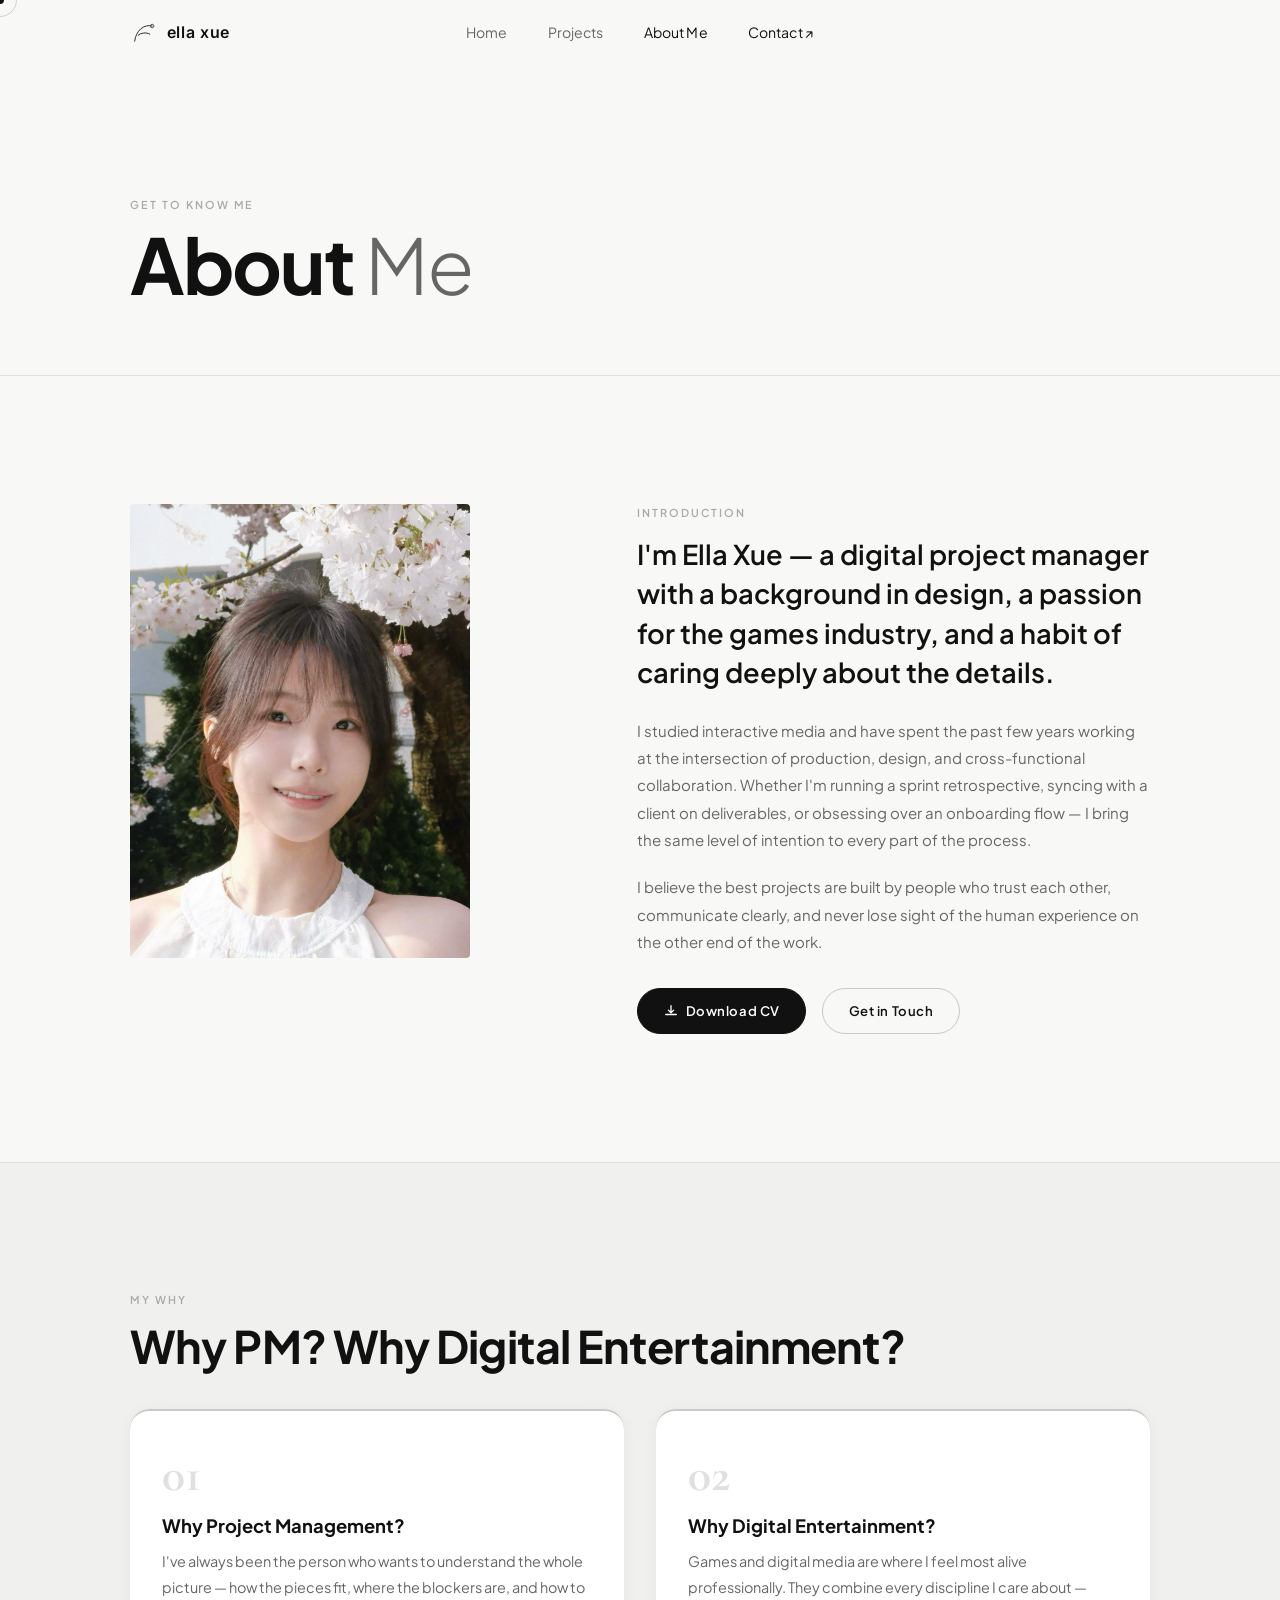
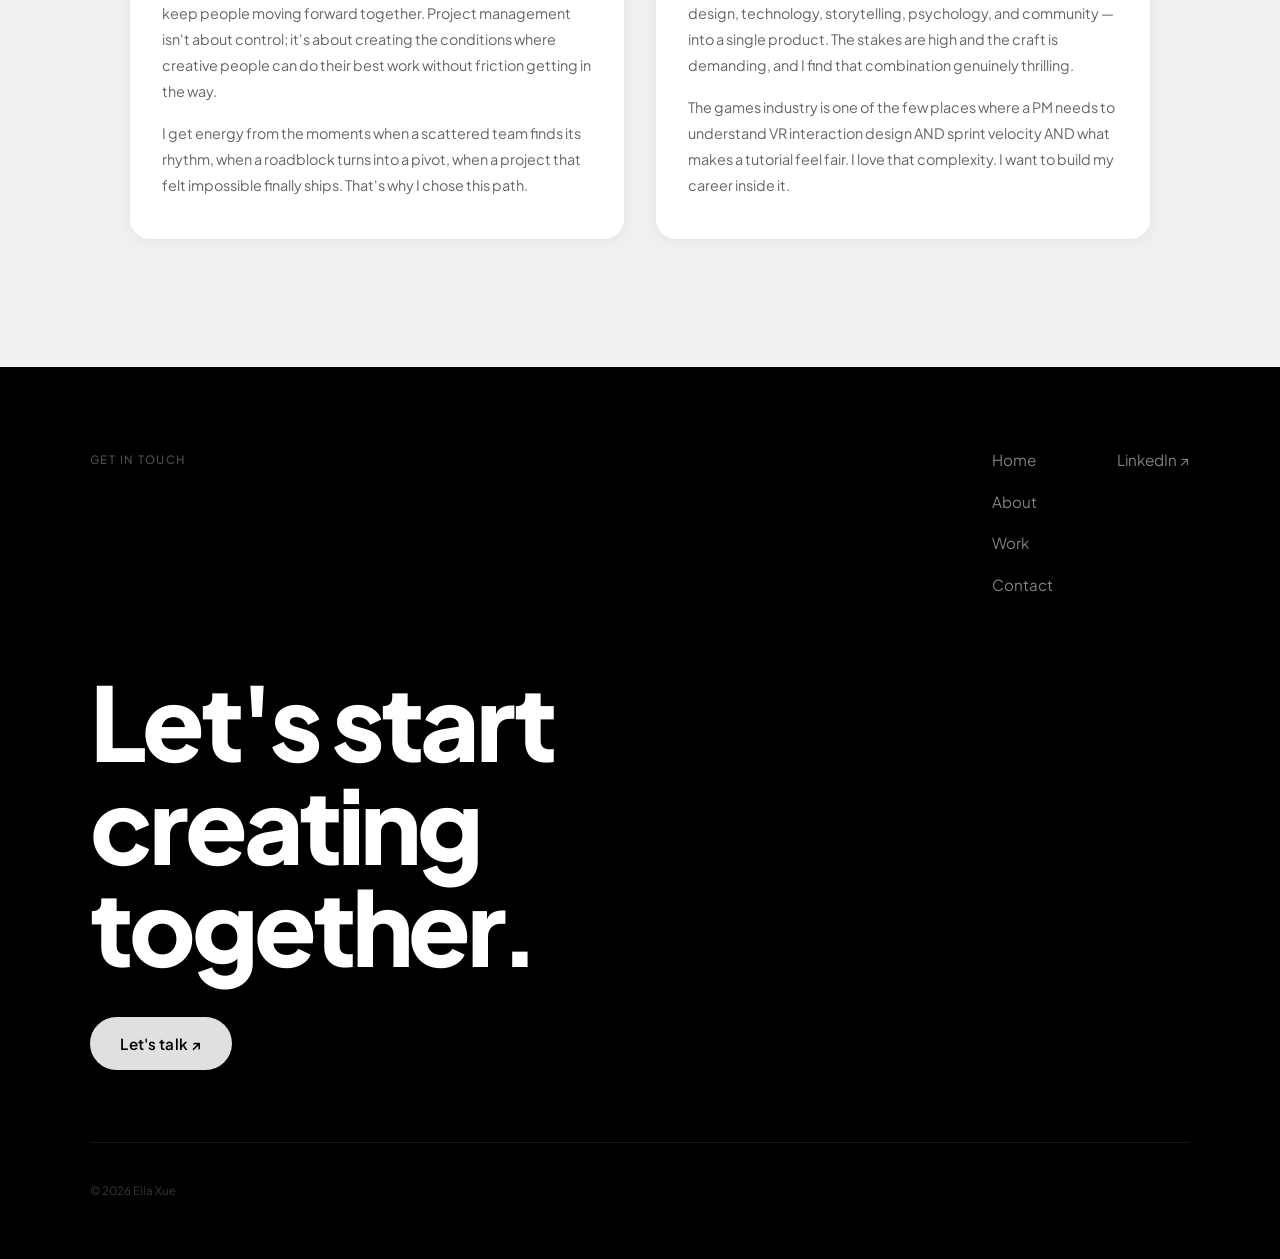
==== commit 8cd4fcf0: "Remove dashed SVG frame overlay from About page portrait Co-Authored-By: Claude Sonnet 4.6 <noreply@" ====
--- a/about.html
+++ b/about.html
@@ -62,9 +62,6 @@
     <div class="about-intro-grid">
       <div class="about-avatar reveal">
         <div class="portrait-frame">
-          <svg class="frame-svg" viewBox="0 0 220 280" fill="none" aria-hidden="true">
-            <path d="M12 20 C10 10,20 8,30 10 L190 10 C202 10,210 18,210 28 L210 252 C210 264,200 270,190 268 L30 268 C18 268,10 260,12 250 Z" stroke="var(--ink)" stroke-width="1" stroke-dasharray="4 3" fill="none" opacity="0.3"/>
-          </svg>
           <div class="portrait-inner">
             <img src="assets/images/ellaphoyo.JPG" alt="Ella Xue">
           </div>
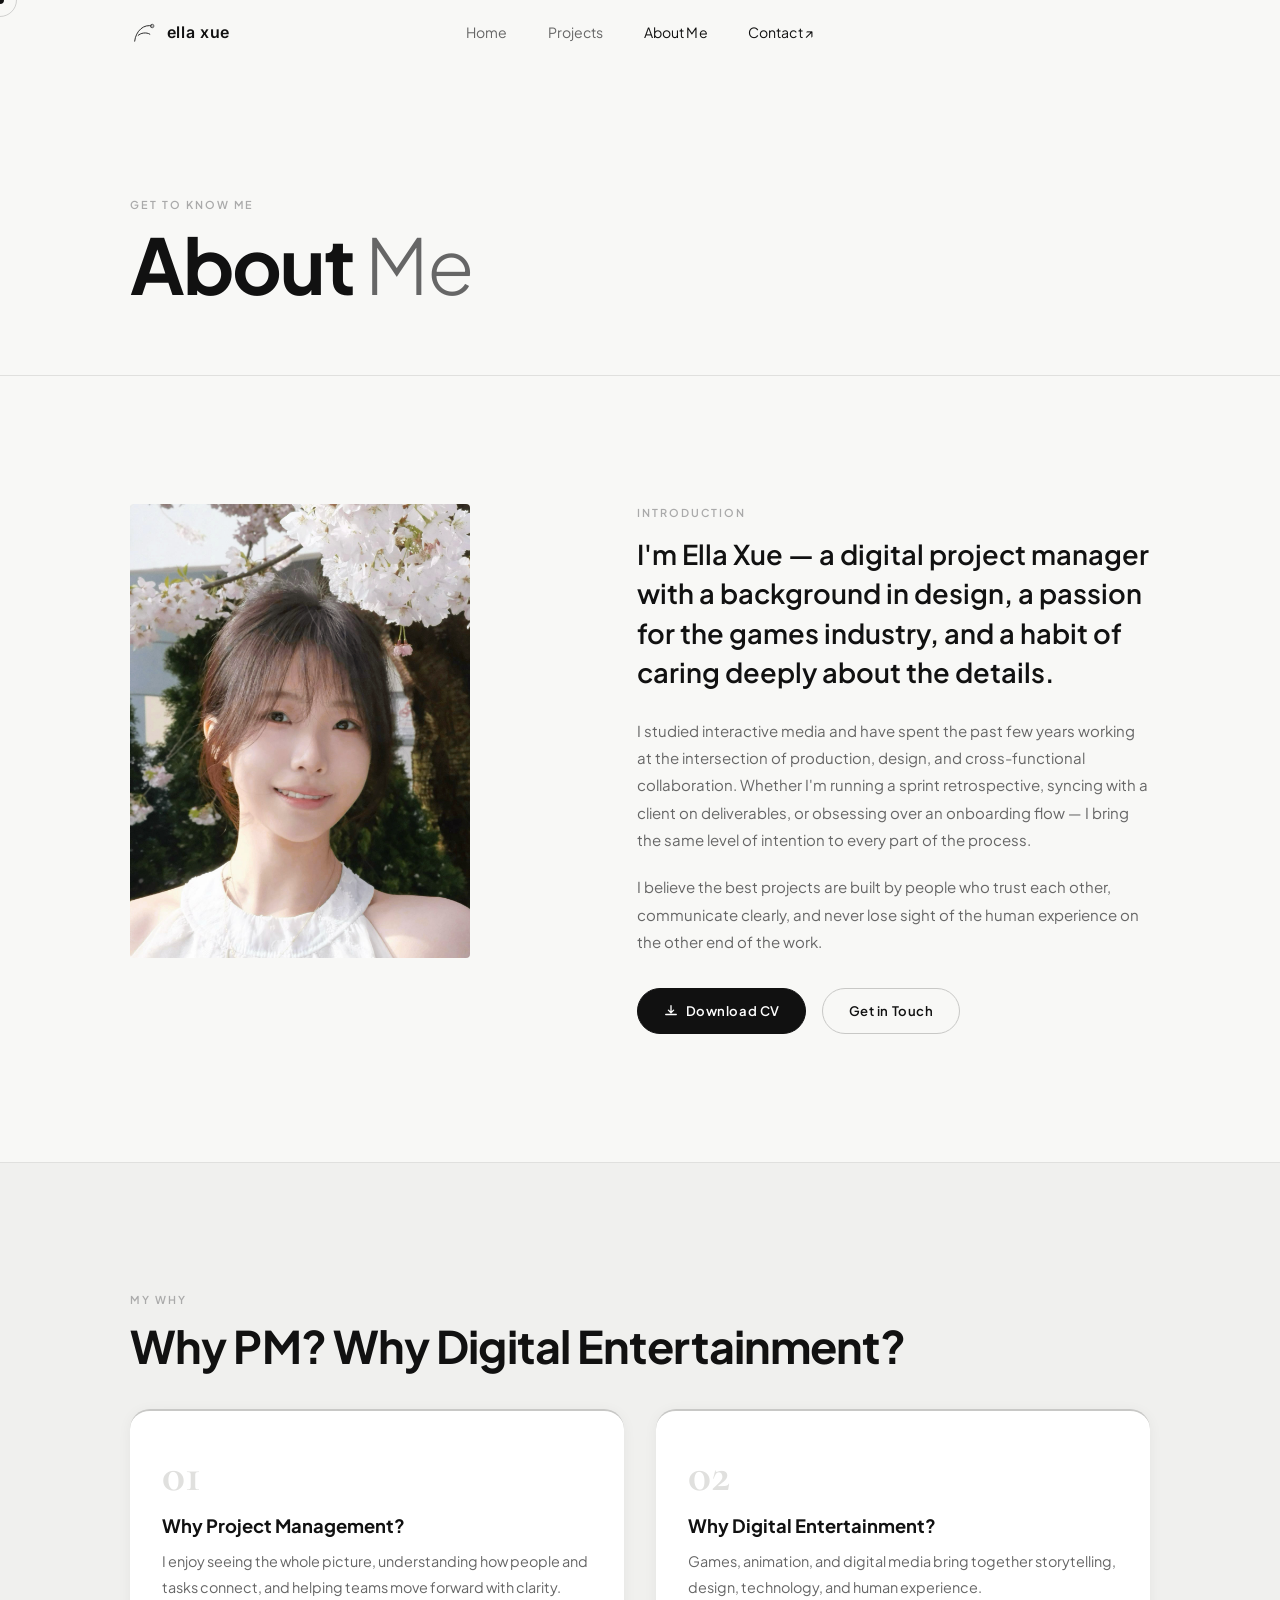
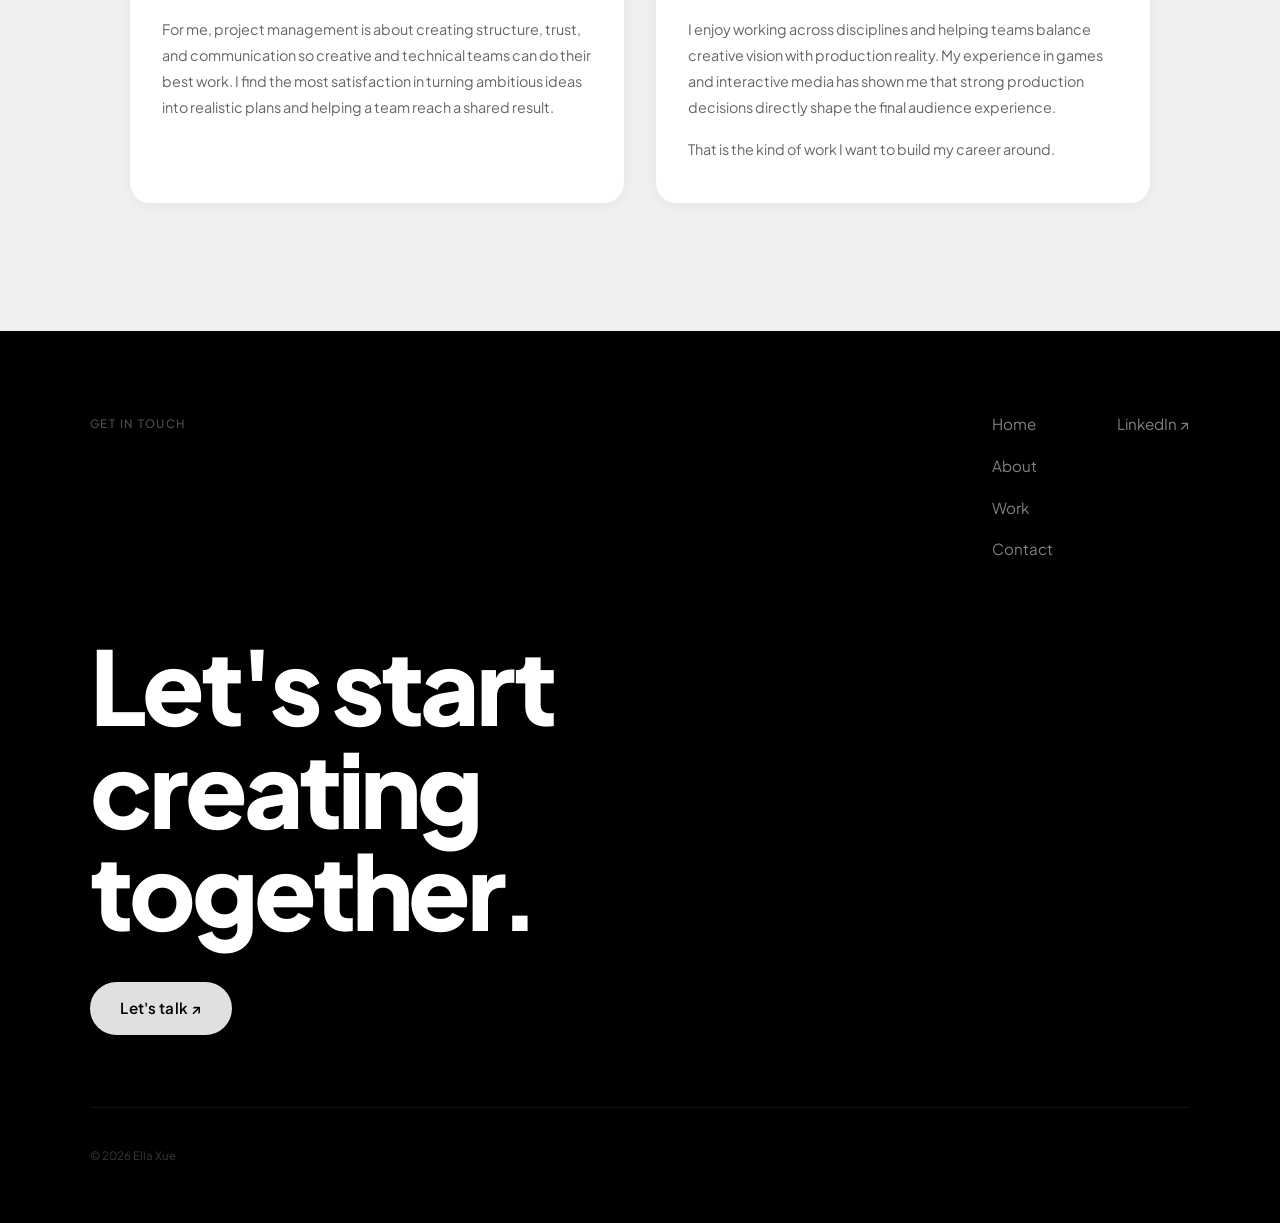
==== commit 79062b61: "Update Why PM / Why Digital Entertainment section on About page Co-Authored-By: Claude Sonnet 4.6 <n" ====
--- a/about.html
+++ b/about.html
@@ -93,14 +93,15 @@
       <div class="why-card reveal">
         <p class="why-num">01</p>
         <h3 class="why-title">Why Project Management?</h3>
-        <p class="why-body">I've always been the person who wants to understand the whole picture — how the pieces fit, where the blockers are, and how to keep people moving forward together. Project management isn't about control; it's about creating the conditions where creative people can do their best work without friction getting in the way.</p>
-        <p class="why-body" style="margin-top:1rem;">I get energy from the moments when a scattered team finds its rhythm, when a roadblock turns into a pivot, when a project that felt impossible finally ships. That's why I chose this path.</p>
+        <p class="why-body">I enjoy seeing the whole picture, understanding how people and tasks connect, and helping teams move forward with clarity.</p>
+        <p class="why-body" style="margin-top:1rem;">For me, project management is about creating structure, trust, and communication so creative and technical teams can do their best work. I find the most satisfaction in turning ambitious ideas into realistic plans and helping a team reach a shared result.</p>
       </div>
       <div class="why-card reveal reveal-d1">
         <p class="why-num">02</p>
         <h3 class="why-title">Why Digital Entertainment?</h3>
-        <p class="why-body">Games and digital media are where I feel most alive professionally. They combine every discipline I care about — design, technology, storytelling, psychology, and community — into a single product. The stakes are high and the craft is demanding, and I find that combination genuinely thrilling.</p>
-        <p class="why-body" style="margin-top:1rem;">The games industry is one of the few places where a PM needs to understand VR interaction design AND sprint velocity AND what makes a tutorial feel fair. I love that complexity. I want to build my career inside it.</p>
+        <p class="why-body">Games, animation, and digital media bring together storytelling, design, technology, and human experience.</p>
+        <p class="why-body" style="margin-top:1rem;">I enjoy working across disciplines and helping teams balance creative vision with production reality. My experience in games and interactive media has shown me that strong production decisions directly shape the final audience experience.</p>
+        <p class="why-body" style="margin-top:1rem;">That is the kind of work I want to build my career around.</p>
       </div>
     </div>
   </div>
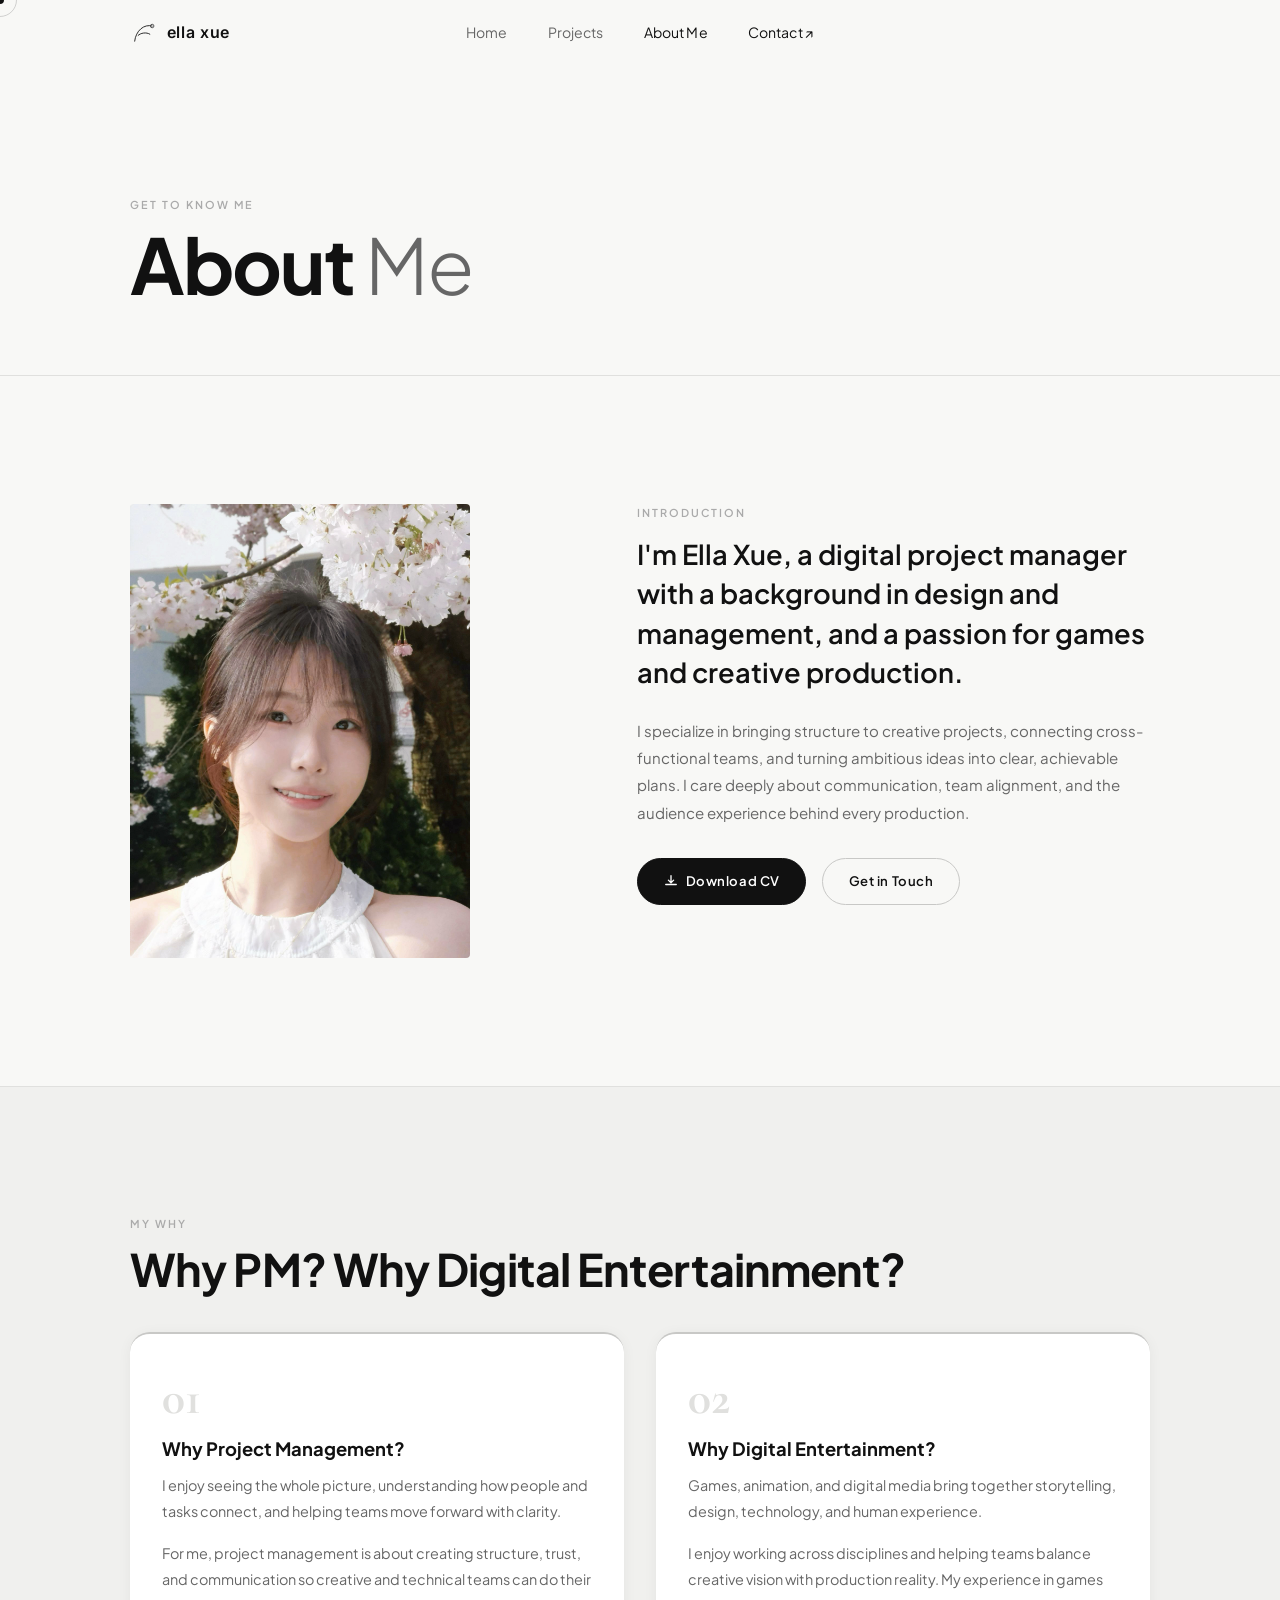
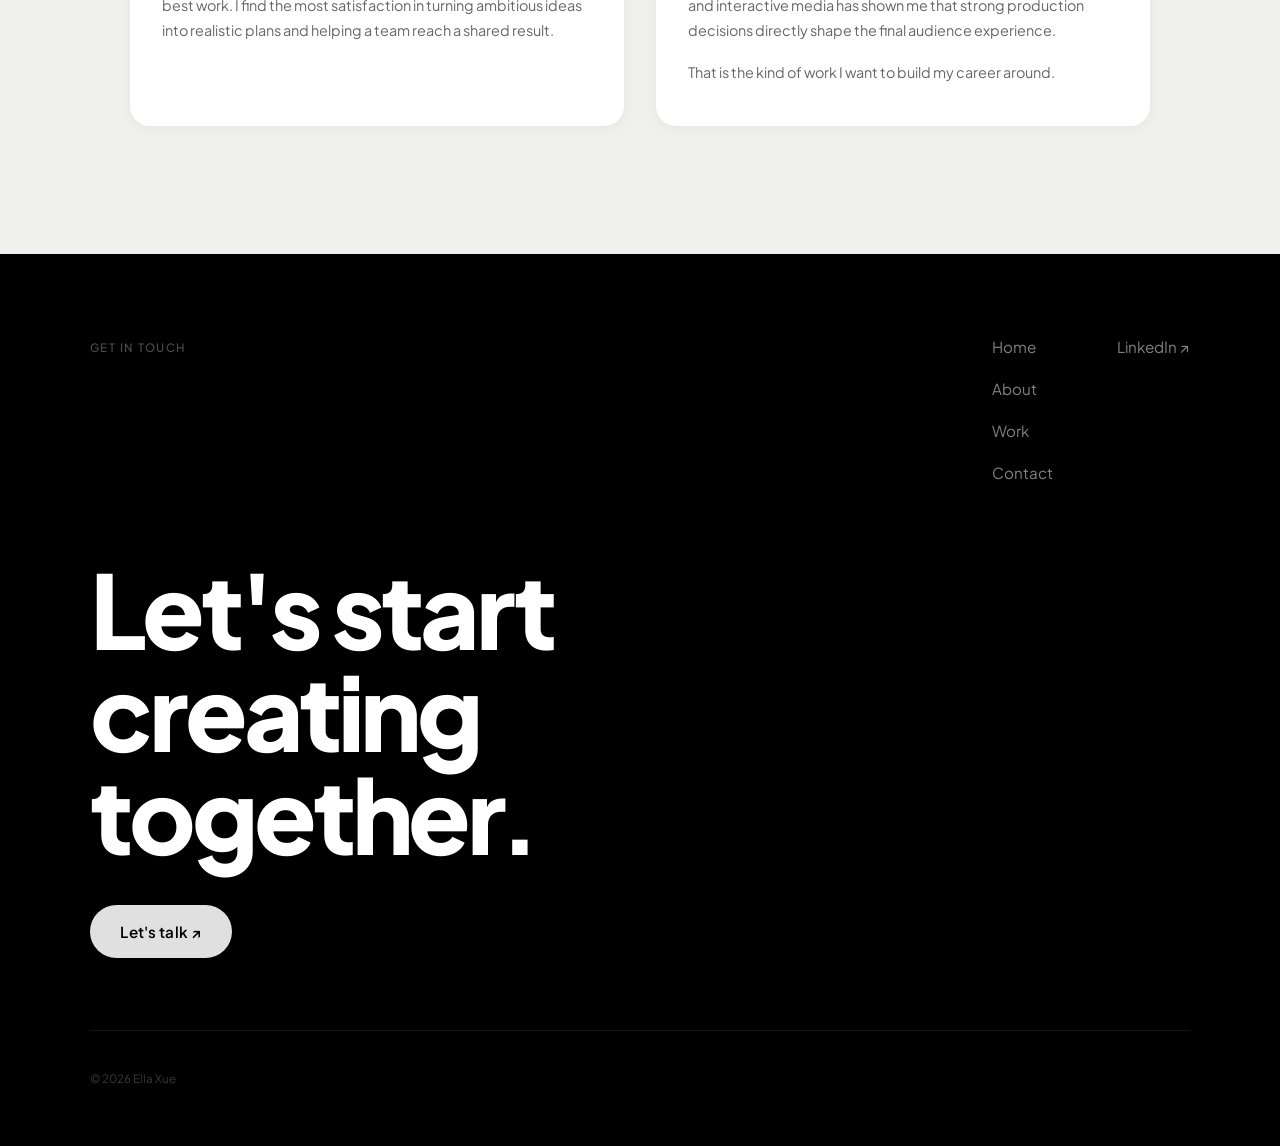
==== commit 0539b92d: "Update About page introduction text Co-Authored-By: Claude Sonnet 4.6 <noreply@anthropic.com> Claude" ====
--- a/about.html
+++ b/about.html
@@ -69,11 +69,10 @@
       </div>
       <div>
         <span class="eyebrow reveal">Introduction</span>
-        <p class="about-lead reveal">I'm Ella Xue — a digital project manager with a background in design, a passion for the games industry, and a habit of caring deeply about the details.</p>
-        <p class="about-body reveal">I studied interactive media and have spent the past few years working at the intersection of production, design, and cross-functional collaboration. Whether I'm running a sprint retrospective, syncing with a client on deliverables, or obsessing over an onboarding flow — I bring the same level of intention to every part of the process.</p>
-        <p class="about-body reveal">I believe the best projects are built by people who trust each other, communicate clearly, and never lose sight of the human experience on the other end of the work.</p>
+        <p class="about-lead reveal">I'm Ella Xue, a digital project manager with a background in design and management, and a passion for games and creative production.</p>
+        <p class="about-body reveal">I specialize in bringing structure to creative projects, connecting cross-functional teams, and turning ambitious ideas into clear, achievable plans. I care deeply about communication, team alignment, and the audience experience behind every production.</p>
         <div class="about-actions reveal">
-          <a href="assets/Ella-Xue-CV.pdf" download class="btn btn-primary">
+          <a href="assets/images/EllaXueResume.pdf" download class="btn btn-primary">
             <svg viewBox="0 0 16 16" fill="none" stroke="currentColor" stroke-width="1.5" stroke-linecap="round"><path d="M8 2v8M5 7l3 3 3-3M2 12h12"/></svg>
             Download CV
           </a>
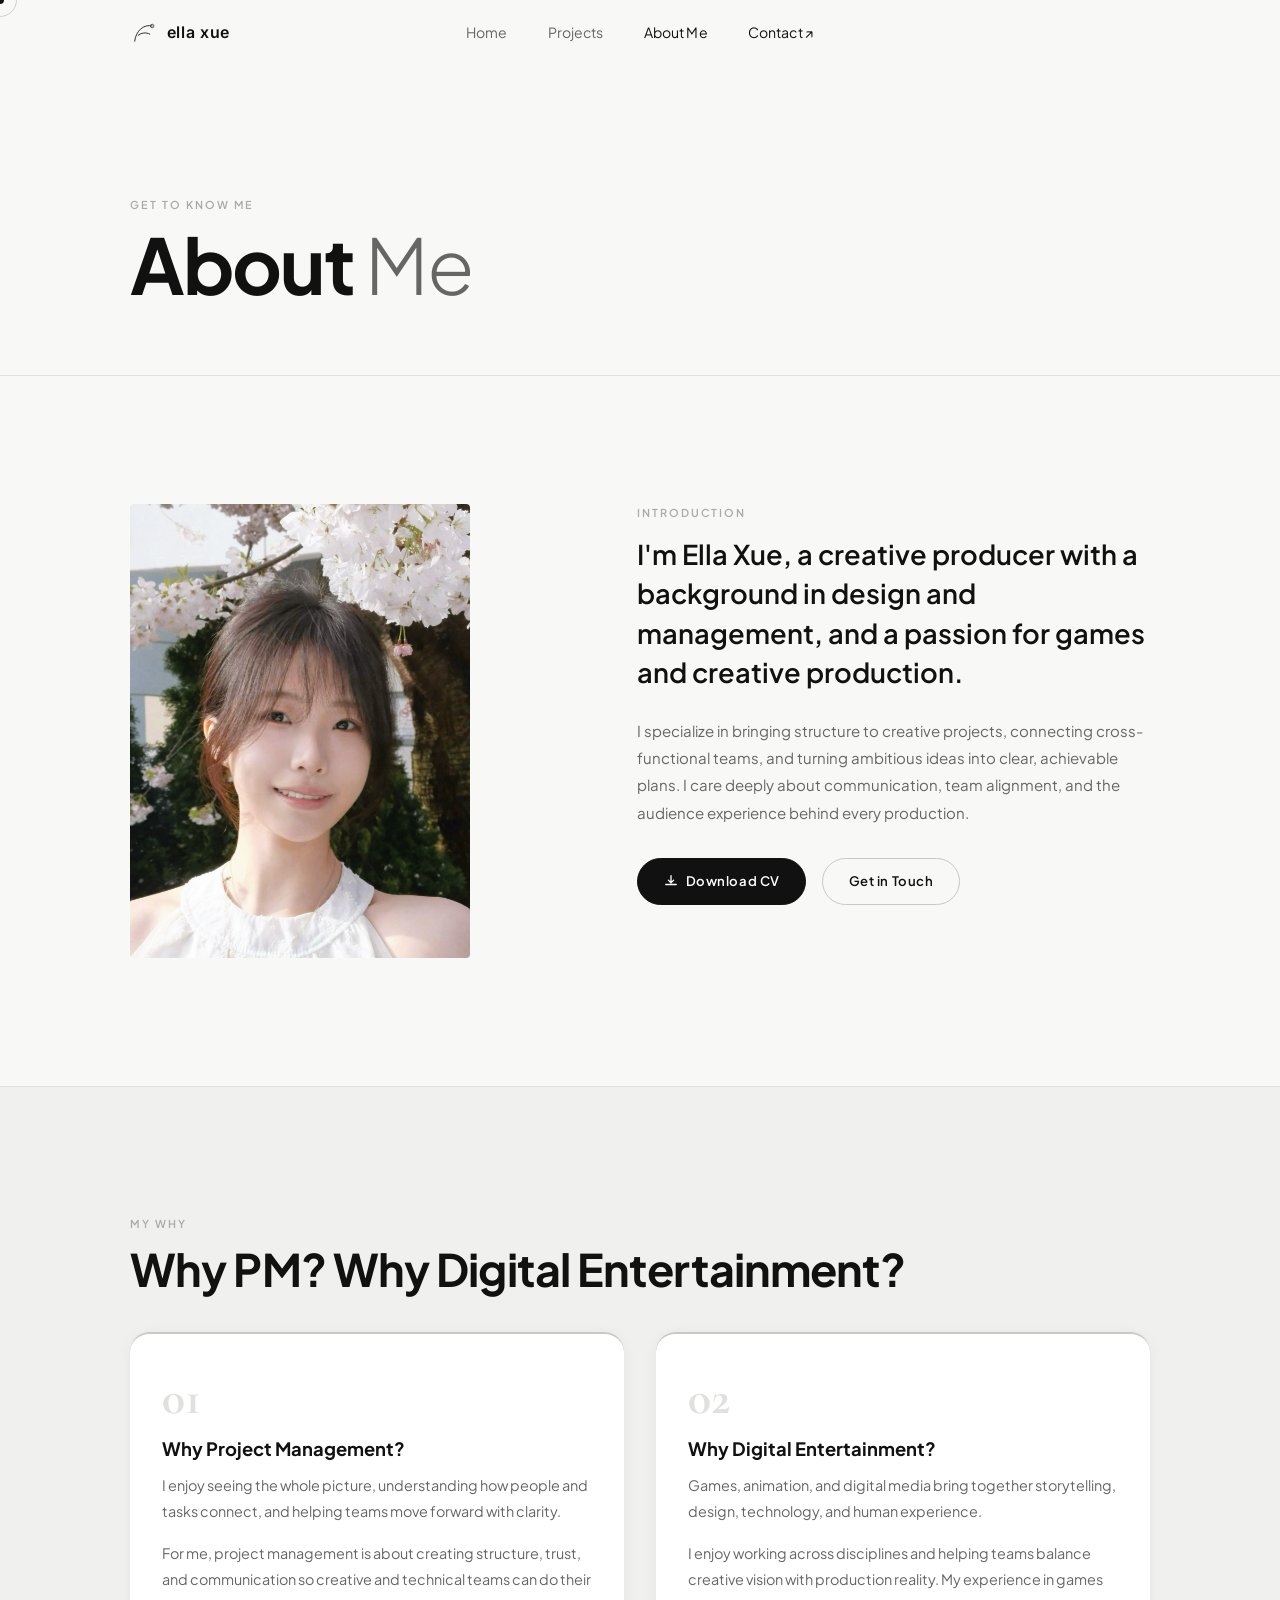
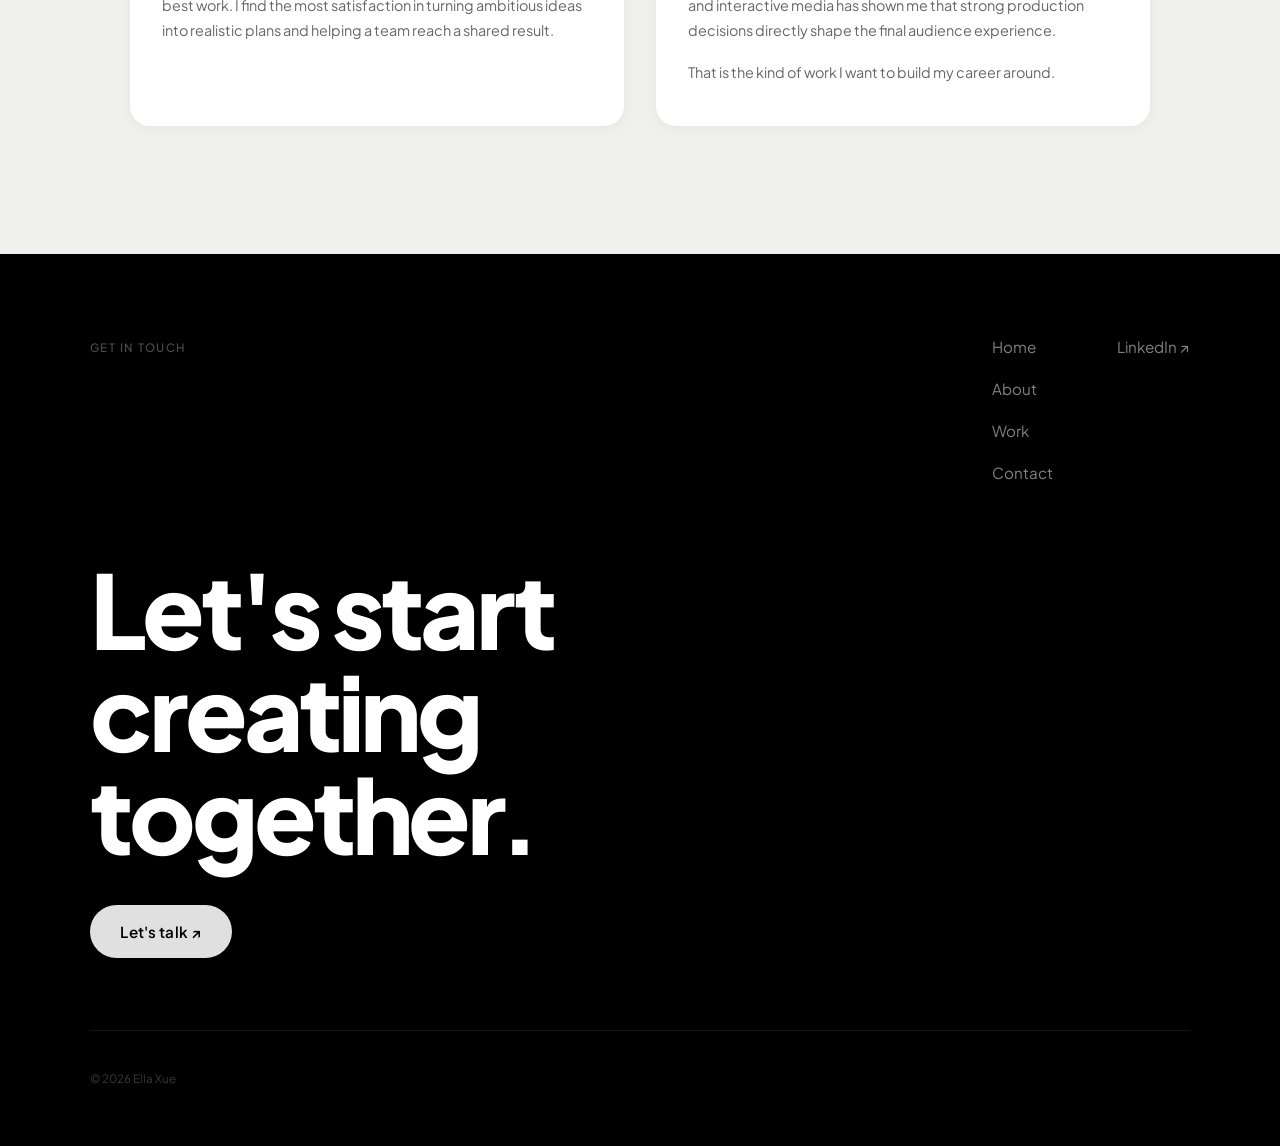
==== commit 9c24e9ef: "Update title to Creative Producer across home and about pages Co-Authored-By: Claude Sonnet 4.6 <nor" ====
--- a/about.html
+++ b/about.html
@@ -69,10 +69,10 @@
       </div>
       <div>
         <span class="eyebrow reveal">Introduction</span>
-        <p class="about-lead reveal">I'm Ella Xue, a digital project manager with a background in design and management, and a passion for games and creative production.</p>
+        <p class="about-lead reveal">I'm Ella Xue, a creative producer with a background in design and management, and a passion for games and creative production.</p>
         <p class="about-body reveal">I specialize in bringing structure to creative projects, connecting cross-functional teams, and turning ambitious ideas into clear, achievable plans. I care deeply about communication, team alignment, and the audience experience behind every production.</p>
         <div class="about-actions reveal">
-          <a href="assets/images/EllaXueResume.pdf" download class="btn btn-primary">
+          <a href="assets/images/EllaXueResume-ProductionAssistant.pdf" download class="btn btn-primary">
             <svg viewBox="0 0 16 16" fill="none" stroke="currentColor" stroke-width="1.5" stroke-linecap="round"><path d="M8 2v8M5 7l3 3 3-3M2 12h12"/></svg>
             Download CV
           </a>
--- a/style.css
+++ b/style.css
@@ -297,7 +297,7 @@
   display: flex; flex-direction: column; gap: clamp(0.7rem, 1.2vh, 1.1rem);
 }
 .hs-eyebrow {
-  display: block; font-size: 0.88rem; font-weight: 600;
+  display: block; font-size: 1.1rem; font-weight: 600;
   letter-spacing: 0.14em; text-transform: uppercase; color: var(--ink-muted);
 }
 .hs-desc-wrap { position: relative; }
@@ -307,7 +307,10 @@
   font-weight: 300; line-height: 1.5;
   color: var(--ink); margin: 0; will-change: opacity;
 }
-.hs-desc--b { position: absolute; top: 0; left: 0; width: 100%; opacity: 0; }
+/* desc-b stays in flow and sets the container height (it's the longer text).
+   desc-a sits absolutely on top of it and fades out on scroll. */
+.hs-desc--a { position: absolute; top: 0; left: 0; right: 0; }
+.hs-desc--b { opacity: 0; }
 .hs-actions { display: flex; gap: 1rem; flex-wrap: wrap; }
 
 /*
@@ -341,11 +344,19 @@
 
 /* Scroll hint */
 .hs-scroll-hint {
-  position: absolute; bottom: 2rem; left: 50%;
+  position: absolute; bottom: 2.5rem; left: 50%;
   transform: translateX(-50%); z-index: 10;
   display: flex; flex-direction: column; align-items: center;
-}
-.scroll-track { width: 1px; height: 50px; background: var(--border); position: relative; overflow: hidden; }
+  gap: 0.5rem;
+}
+.hs-scroll-label {
+  font-size: 0.62rem;
+  font-weight: 600;
+  letter-spacing: 0.16em;
+  text-transform: uppercase;
+  color: var(--ink-faint);
+}
+.scroll-track { width: 1px; height: 46px; background: var(--border); position: relative; overflow: hidden; }
 .scroll-thumb { position: absolute; top: 0; left: 0; width: 100%; height: 40%; background: var(--ink-faint); animation: scrollDown 2.2s ease-in-out infinite; }
 @keyframes scrollDown { 0% { top: -40%; } 100% { top: 140%; } }
 
@@ -441,6 +452,10 @@
   padding: 8rem 0;
   border-bottom: 1px solid var(--border);
 }
+.rw-section .container {
+  max-width: 1440px;
+  padding: 0 3rem;
+}
 .rw-top { margin-bottom: 3rem; }
 .rw-heading {
   font-size: clamp(2rem, 3.5vw, 2.9rem);
@@ -451,14 +466,14 @@
 .rw-grid {
   display: grid;
   grid-template-columns: repeat(3, 1fr);
-  gap: 2.5rem;
-  margin-bottom: 3rem;
+  gap: 1.25rem;
+  margin-bottom: 3.5rem;
 }
 .rw-card { display: block; cursor: pointer; }
 
 /* The card IS the image — large, rounded, full-bleed */
 .rw-img-wrap {
-  border-radius: 24px;
+  border-radius: 20px;
   overflow: hidden;
   aspect-ratio: 4 / 3;
   position: relative;
@@ -468,7 +483,16 @@
   inset: 0;
   transition: transform 0.65s var(--ease);
 }
-.rw-card:hover .rw-img-thumb { transform: scale(1.04); }
+/* Gradient overlay for depth */
+.rw-img-wrap::after {
+  content: '';
+  position: absolute;
+  inset: 40% 0 0;
+  background: linear-gradient(to bottom, transparent, rgba(0,0,0,0.28));
+  border-radius: 0 0 20px 20px;
+  pointer-events: none;
+}
+.rw-card:hover .rw-img-thumb { transform: scale(1.05); }
 .rw-img-1 .rw-img-thumb { background: linear-gradient(145deg, #d4b8ac, #b89080, #9c7468); }
 .rw-img-2 .rw-img-thumb { background: linear-gradient(145deg, #a8bece, #8aa0b8, #7090a8); }
 .rw-img-3 .rw-img-thumb { background: linear-gradient(145deg, #b8ceac, #98b890, #7ea078); }
@@ -493,29 +517,30 @@
 
 /* Info below the image card */
 .rw-card-info {
-  padding: 1rem 0.5rem 0;
+  padding: 1.1rem 0.25rem 0;
   display: flex;
   flex-direction: column;
-  gap: 0.2rem;
+  gap: 0.25rem;
 }
 .rw-card-meta {
-  font-size: 0.82rem;
+  font-size: 0.78rem;
   font-weight: 400;
   color: var(--ink-muted);
 }
 .rw-card-name {
-  font-size: 1.25rem;
+  font-size: 1.5rem;
   font-weight: 700;
   color: var(--ink);
-  letter-spacing: -0.02em;
+  letter-spacing: -0.025em;
+  line-height: 1.2;
 }
 .rw-cta { text-align: center; }
 
 @media (max-width: 900px) {
-  .rw-grid { grid-template-columns: repeat(2, 1fr); gap: 2rem; }
+  .rw-grid { grid-template-columns: repeat(2, 1fr); gap: 1rem; }
 }
 @media (max-width: 560px) {
-  .rw-grid { grid-template-columns: 1fr; gap: 2rem; }
+  .rw-grid { grid-template-columns: 1fr; gap: 1rem; }
 }
 @media (max-width: 640px) {
   .rw-section { padding: 5.5rem 0; }
@@ -1140,6 +1165,17 @@
 }
 .proj-photo-grid--2 { grid-template-columns: 1fr 1fr; }
 .proj-photo-grid--3 { grid-template-columns: 1fr 1fr 1fr; }
+
+/* Text left + image right split */
+.proj-text-img {
+  display: grid;
+  grid-template-columns: 1fr 1.6fr;
+  gap: 3rem;
+  align-items: start;
+}
+@media (max-width: 700px) {
+  .proj-text-img { grid-template-columns: 1fr; gap: 1.5rem; }
+}
 .proj-photo-wrap {
   overflow: hidden;
   border-radius: 12px;
@@ -1891,6 +1927,15 @@
   .ch-row     { grid-template-columns: 1fr; }
   .ch-cell    { border-right: none; border-bottom: 1px solid var(--border); }
   .ch-cell:last-child { border-bottom: none; }
+  .ch-card-header { padding: 1rem 1.25rem; gap: 0.85rem; }
+  .ch-card-num  { font-size: 1.5rem; }
+  .ch-card-title { font-size: 0.95rem; }
+  .ch-card-panels { grid-template-columns: 1fr; }
+  .ch-card-panels .ch-panel { border-right: none; border-bottom: 1px solid var(--border); border-top: none; border-left: 3px solid transparent; }
+  .ch-card-panels .ch-panel:last-child { border-bottom: none; }
+  .ch-panel--challenge { border-left-color: #c87c78; }
+  .ch-panel--response  { border-left-color: var(--blue); }
+  .ch-panel--outcome   { border-left-color: var(--teal); }
   .testing-grid   { grid-template-columns: 1fr; }
   .playtest-grid  { grid-template-columns: 1fr; }
   .reflection-grid { grid-template-columns: 1fr; }
@@ -1974,3 +2019,59 @@
   letter-spacing: -0.01em;
   margin-bottom: 0.65rem;
 }
+
+/* Challenge flow cards (replaces ch-table) */
+.ch-cards {
+  display: flex;
+  flex-direction: column;
+  gap: 1.5rem;
+  margin-top: 2.5rem;
+}
+.ch-card {
+  border: 1px solid var(--border);
+  border-radius: 12px;
+  overflow: hidden;
+  background: var(--surface);
+}
+.ch-card-header {
+  display: flex;
+  align-items: center;
+  gap: 1.25rem;
+  padding: 1.1rem 2rem;
+  background: var(--bg-2);
+  border-bottom: 1px solid var(--border);
+}
+.ch-card-num {
+  font-family: var(--font-heading);
+  font-size: 2rem;
+  font-weight: 700;
+  color: var(--ink-faint);
+  line-height: 1;
+  flex-shrink: 0;
+}
+.ch-card-title {
+  font-family: var(--font-heading);
+  font-size: 1.05rem;
+  font-weight: 700;
+  color: var(--ink);
+  margin: 0;
+  line-height: 1.3;
+}
+.ch-card-panels {
+  display: grid;
+  grid-template-columns: 1fr 1fr 1fr;
+}
+.ch-card-panels .ch-panel {
+  padding: 1.75rem 1.75rem;
+  border-right: 1px solid var(--border);
+  border-top: 3px solid transparent;
+  transition: background 0.2s;
+}
+.ch-card-panels .ch-panel:last-child { border-right: none; }
+.ch-panel--challenge { border-top-color: #c87c78; }
+.ch-panel--response  { border-top-color: var(--blue); }
+.ch-panel--outcome   { border-top-color: var(--teal); background: var(--teal-light); }
+.ch-panel--outcome:hover { background: #d4e8e2; }
+.ch-panel--challenge .ch-panel-label { color: #c87c78; }
+.ch-panel--response  .ch-panel-label { color: var(--blue); }
+.ch-panel--outcome   .ch-panel-label { color: var(--teal); }
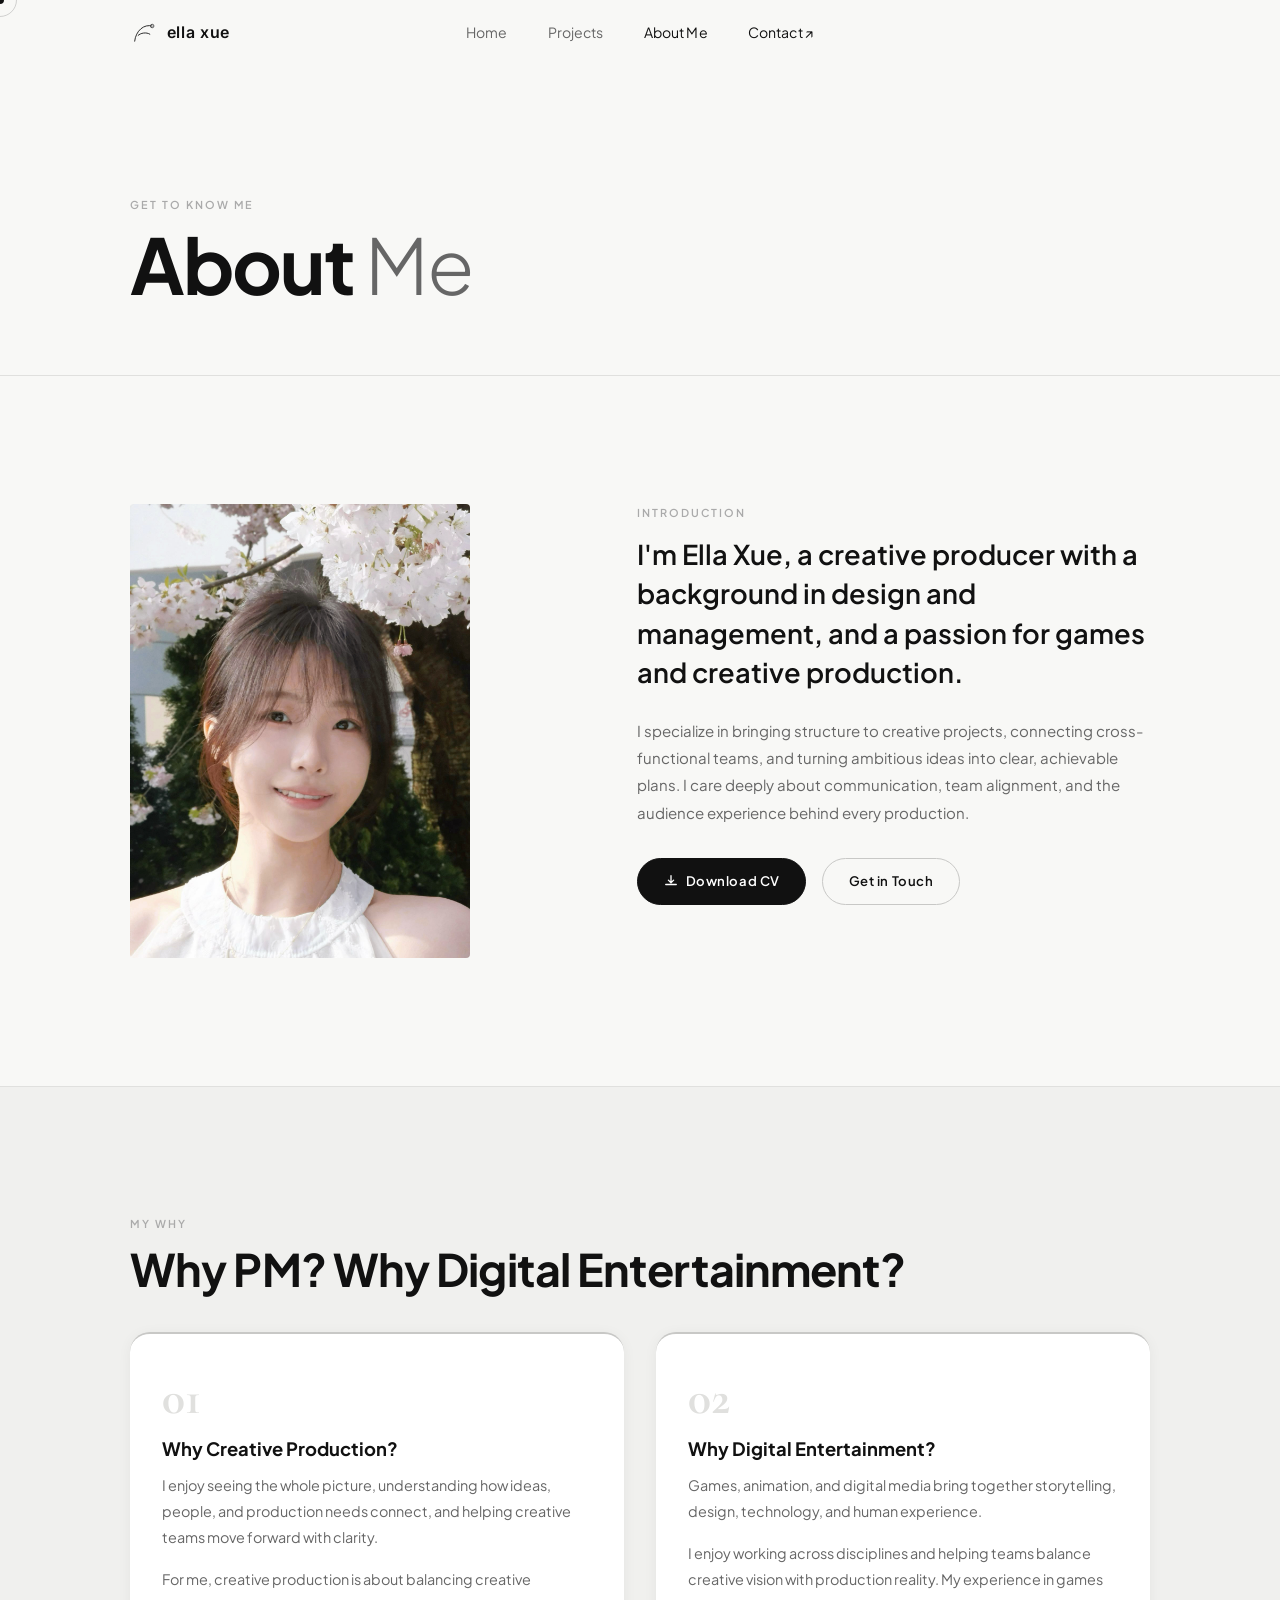
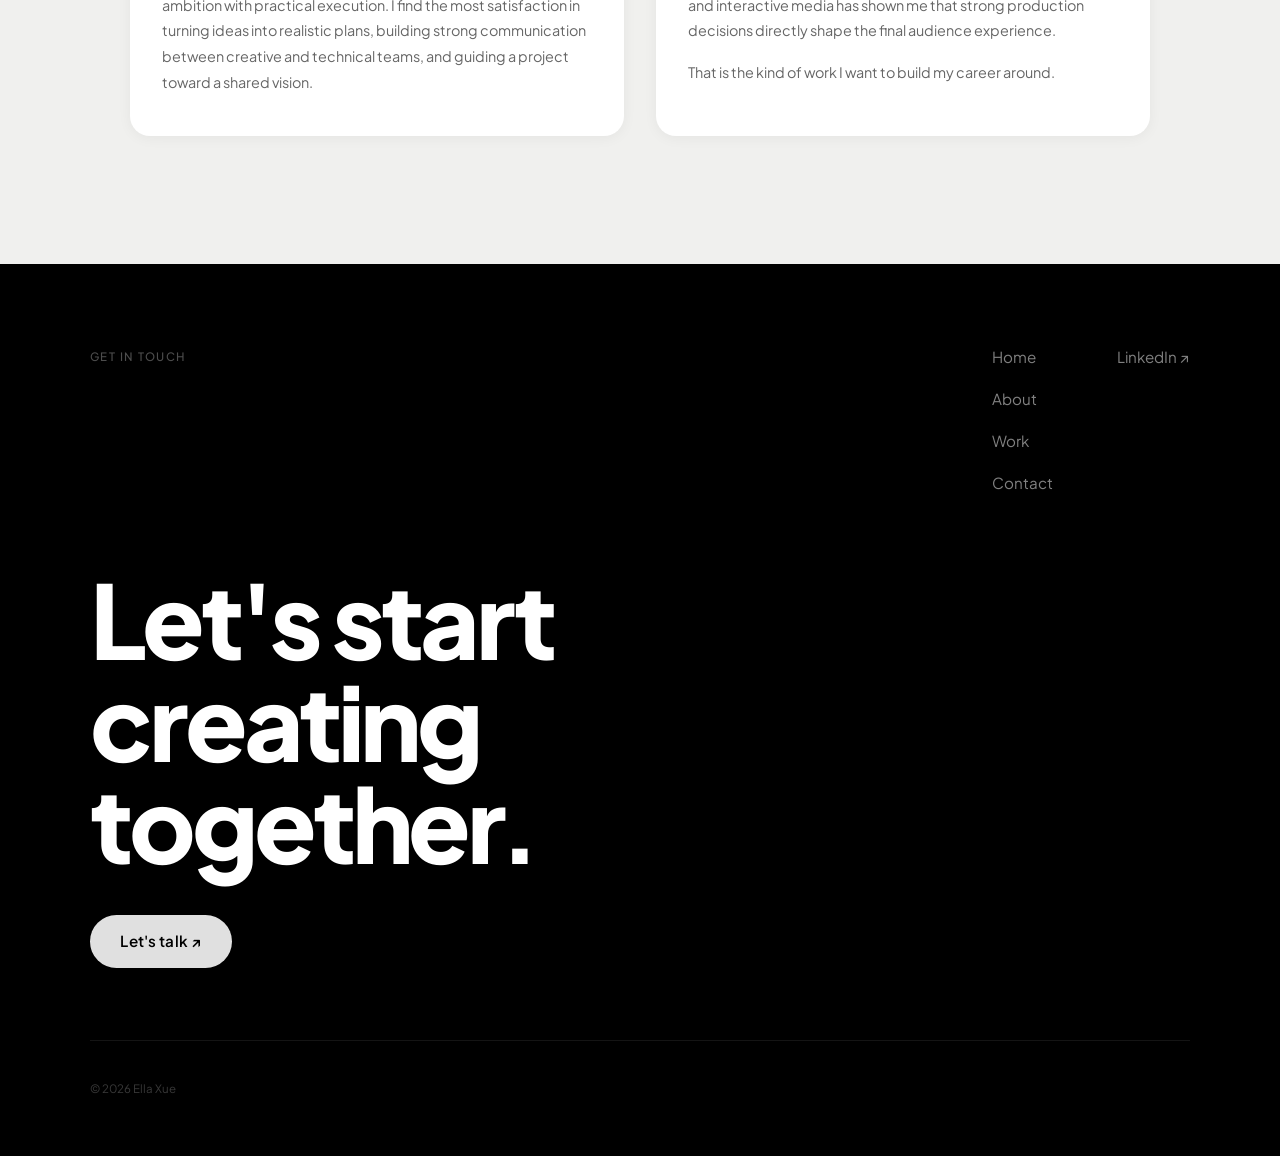
==== commit 3a162991: "Update 'Why Project Management?' section to 'Why Creative Production?' Co-Authored-By: Claude Sonnet" ====
--- a/about.html
+++ b/about.html
@@ -91,9 +91,9 @@
     <div class="why-grid">
       <div class="why-card reveal">
         <p class="why-num">01</p>
-        <h3 class="why-title">Why Project Management?</h3>
-        <p class="why-body">I enjoy seeing the whole picture, understanding how people and tasks connect, and helping teams move forward with clarity.</p>
-        <p class="why-body" style="margin-top:1rem;">For me, project management is about creating structure, trust, and communication so creative and technical teams can do their best work. I find the most satisfaction in turning ambitious ideas into realistic plans and helping a team reach a shared result.</p>
+        <h3 class="why-title">Why Creative Production?</h3>
+        <p class="why-body">I enjoy seeing the whole picture, understanding how ideas, people, and production needs connect, and helping creative teams move forward with clarity.</p>
+        <p class="why-body" style="margin-top:1rem;">For me, creative production is about balancing creative ambition with practical execution. I find the most satisfaction in turning ideas into realistic plans, building strong communication between creative and technical teams, and guiding a project toward a shared vision.</p>
       </div>
       <div class="why-card reveal reveal-d1">
         <p class="why-num">02</p>
